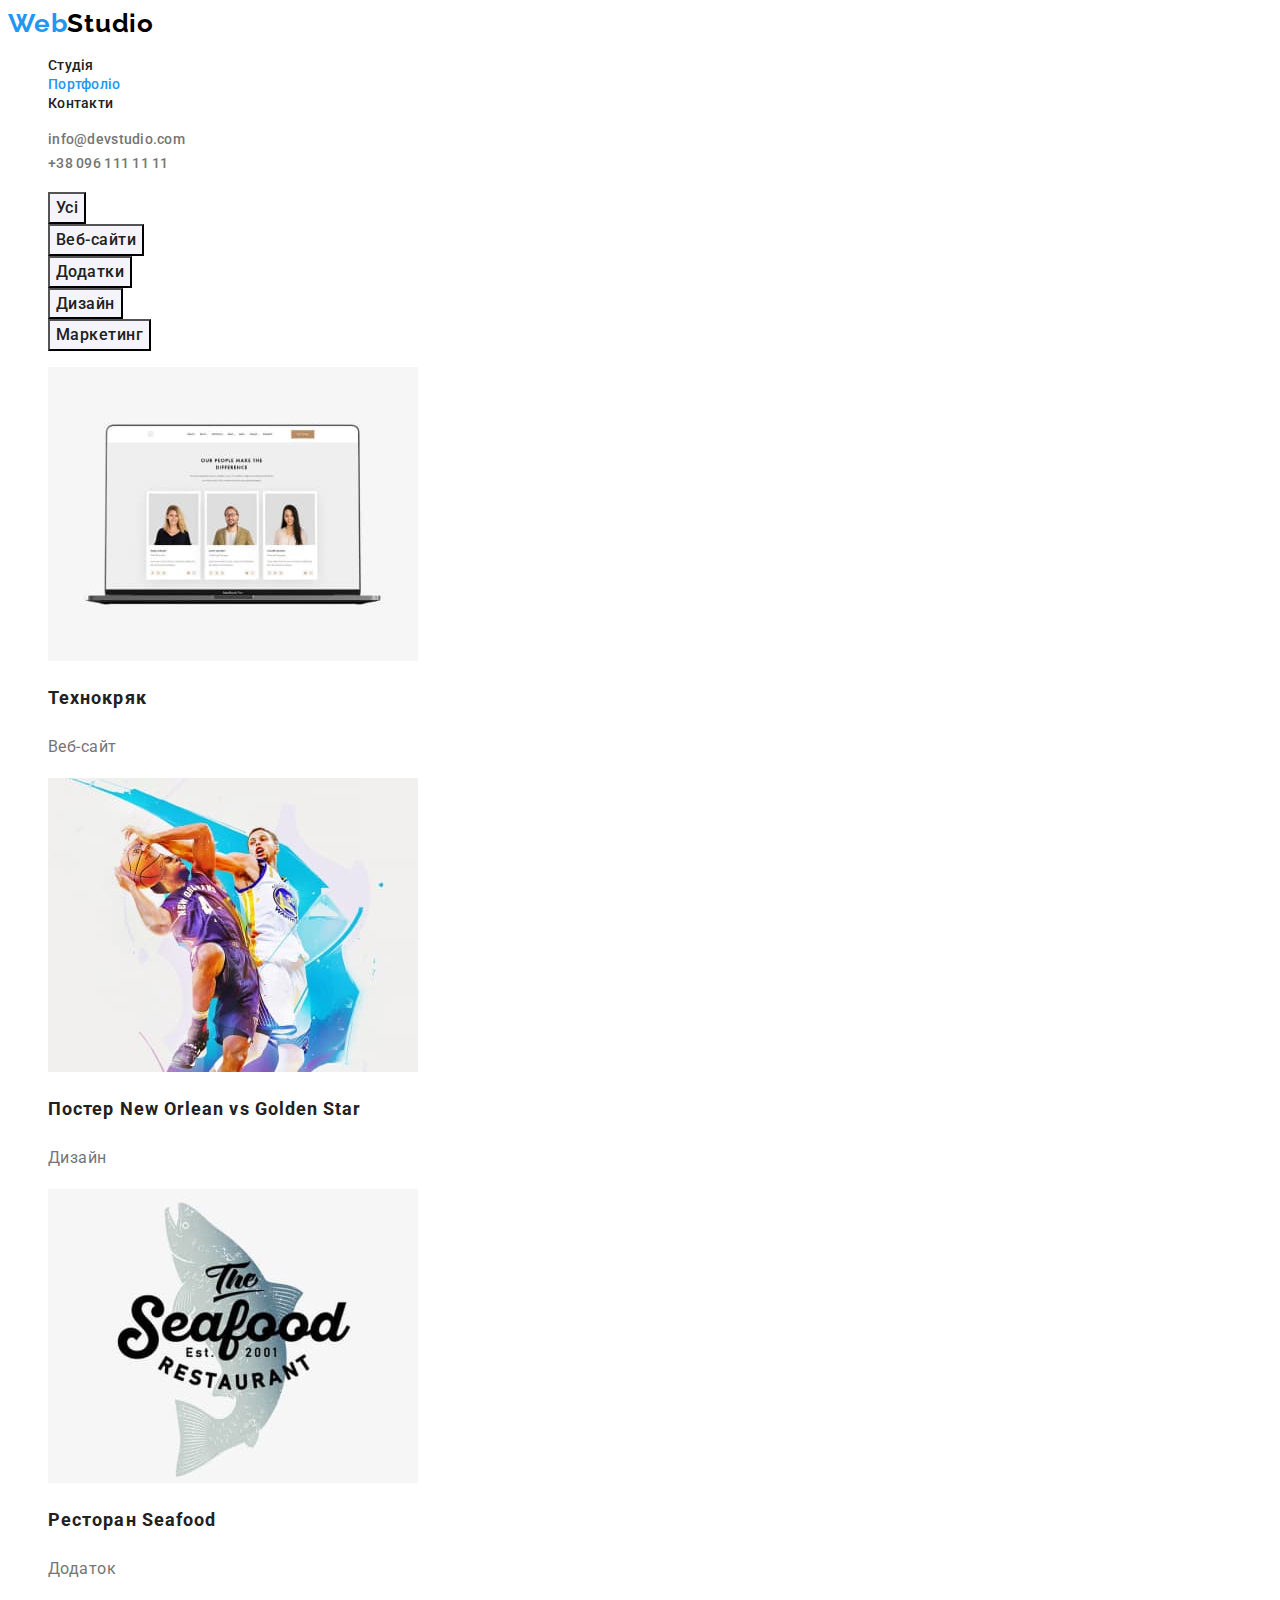
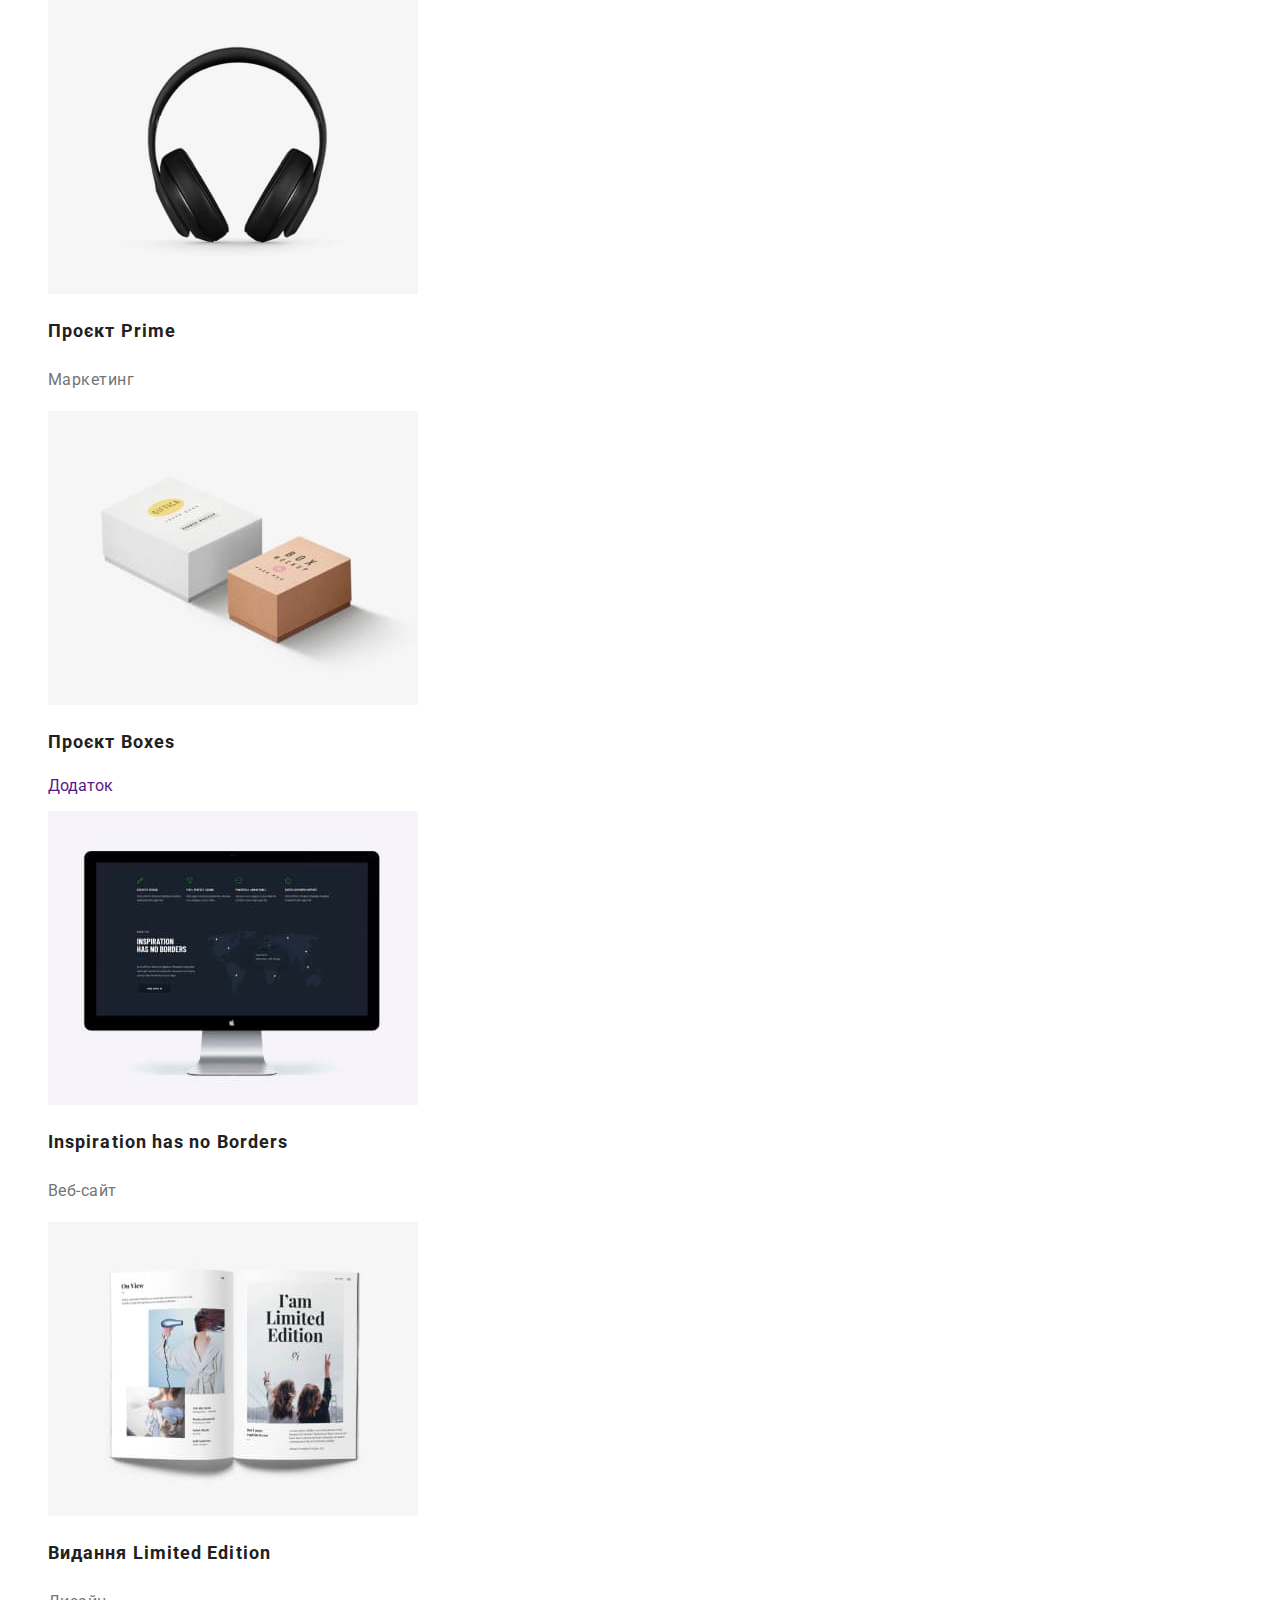
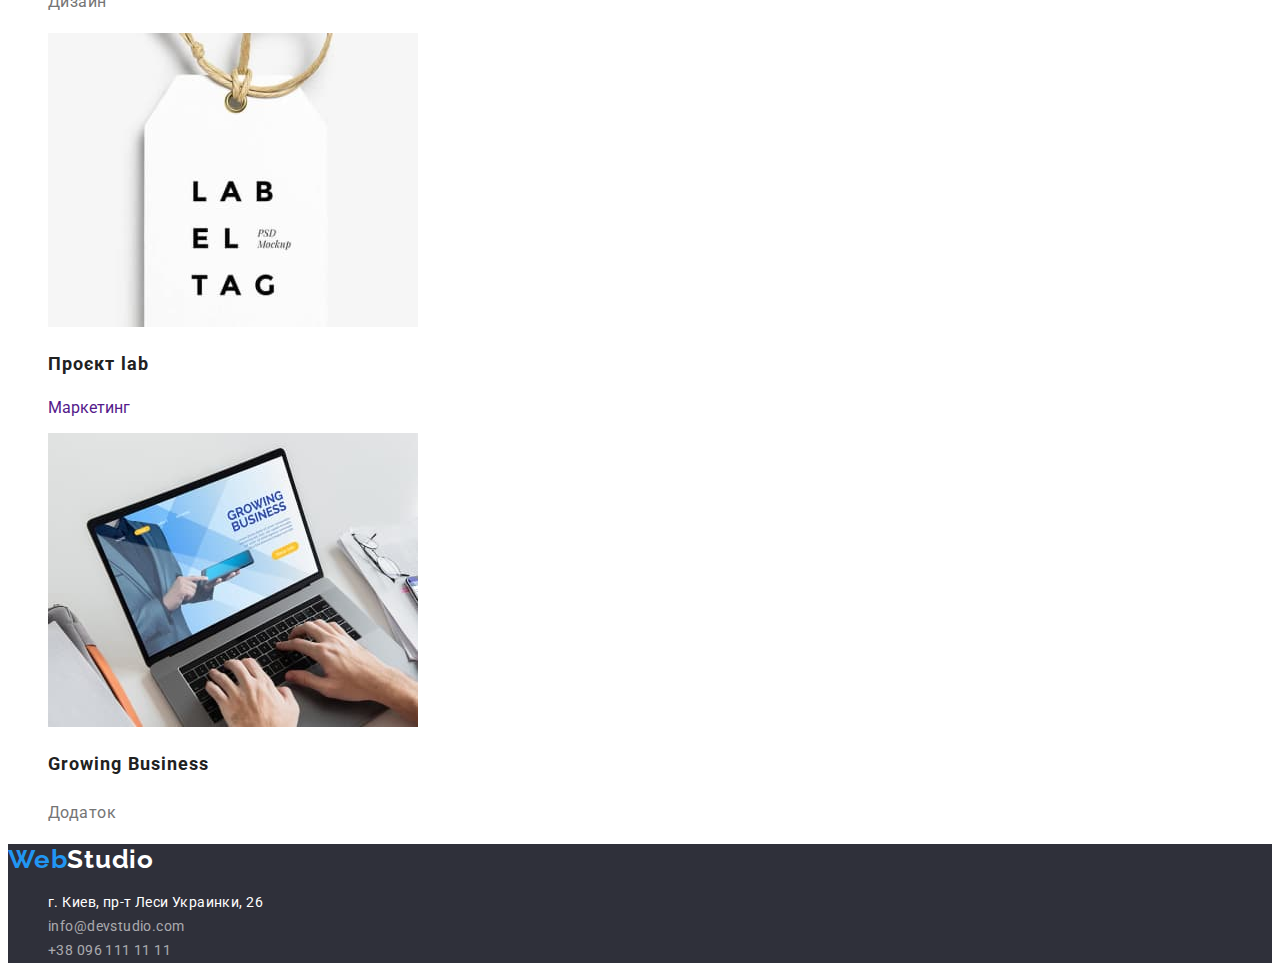
==== portfolio.html @ 0d429ca1 "add files  from previous work" ====
<!DOCTYPE html>
<html lang="uk">
  <head>
    <meta charset="UTF-8" >
    <meta http-equiv="X-UA-Compatible" content="IE=edge" >
    <meta name="viewport" content="width=device-width, initial-scale=1.0" >
    <title>Portfolio</title>
    <link
      href="https://fonts.googleapis.com/css2?family=Raleway:wght@700&family=Roboto:wght@400;500;700;900&display=swap"
      rel="stylesheet"
    >
    <link rel="stylesheet" href="./css/styles.css" >
  </head>
  <body>
    <!--Шапка-->
    <header>
      <nav class="nav-logo">
        <a href="./index.html" class="link"
          ><span class="logo">Web</span><span class="logo-part">Studio</span></a
        >
        <ul class="site-nav list">
          <li><a href="./index.html" class="nav-link link">Студія</a></li>
          <li>
            <a href="./portfolio.html" class="nav-link link current"
              >Портфоліо</a
            >
          </li>
          <li><a href="" class="nav-link link">Контакти</a></li>
        </ul>
      </nav>
      <ul class="contacts list">
        <li>
          <a href="mailto:info@devstudio.com" class="contacts-link link"
            >info@devstudio.com</a
          >
        </li>
        <li>
          <a href="tel:+380961111111" class="contacts-link link"
            >+38 096 111 11 11</a
          >
        </li>
      </ul>
    </header>
    <!--Унікальний-->
    <main>
      <!--секція фільтр-->
      <section>
        <h1 class="visually-hidden">Фільтр</h1>
        <ul class="filtr-list list">
          <li><button type="button" class="button second">Усі</button></li>
          <li>
            <button type="button" class="button second">Веб-сайти</button>
          </li>
          <li><button type="button" class="button second">Додатки</button></li>
          <li><button type="button" class="button second">Дизайн</button></li>
          <li>
            <button type="button" class="button second">Маркетинг</button>
          </li>
        </ul>
        <ul class="portfolio-list list">
          <li class="portfolio-item">
            <a href="" class="portfolio-link">
              <img
                src="./images/techno.jpg"
                alt="Колектив"
                width="370"
                height="294"
              >

              <h2 class="portfolio-title">Технокряк</h2>
              <p class="portfolio-text">Веб-сайт</p></a
            >
          </li>
          <li class="portfolio-item">
            <a href="" class="portfolio-link"
              ><img
                src="./images/poster.jpg"
                alt="Баскетбол"
                width="370"
                height="294"
              >

              <h2 class="portfolio-title">Постер New Orlean vs Golden Star</h2>
              <p class="portfolio-text">Дизайн</p></a
            >
          </li>
          <li class="portfolio-item">
            <a href="" class="portfolio-link"
              ><img
                src="./images/restoran.jpg"
                alt="Візитка ресторану"
                width="370"
                height="294"
              >

              <h2 class="portfolio-title">Ресторан Seafood</h2>
              <p class="portfolio-text">Додаток</p></a
            >
          </li>
          <li class="portfolio-item">
            <a href="" class="portfolio-link"
              ><img
                src="./images/prime.jpg"
                alt="Навушники"
                width="370"
                height="294"
              >

              <h2 class="portfolio-title">Проєкт Prime</h2>
              <p class="portfolio-text">Маркетинг</p></a
            >
          </li>
          <li class="portfolio-item">
            <a href="" class="portfolio-link"
              ><img
                src="./images/boxes.jpg"
                alt="Коробочки"
                width="370"
                height="294"
              >

              <h2 class="portfolio-title">Проєкт Boxes</h2>
              <p>Додаток</p></a
            >
          </li>
          <li class="portfolio-item">
            <a href="" class="portfolio-link"
              ><img
                src="./images/inspiration.jpg"
                alt="Монітор"
                width="370"
                height="294"
              >

              <h2 class="portfolio-title">Inspiration has no Borders</h2>
              <p class="portfolio-text">Веб-сайт</p></a
            >
          </li>
          <li class="portfolio-item">
            <a href="" class="portfolio-link"
              ><img
                src="./images/book.jpg"
                alt="Книжка"
                width="370"
                height="294"
              >

              <h2 class="portfolio-title">Видання Limited Edition</h2>
              <p class="portfolio-text">Дизайн</p></a
            >
          </li>
          <li class="portfolio-item">
            <a href="" class="portfolio-link"
              ><img
                src="./images/lab.jpg"
                alt="Етикетка"
                width="370"
                height="294"
              >

              <h2 class="portfolio-title">Проєкт lab</h2>
              <p>Маркетинг</p></a
            >
          </li>
          <li class="portfolio-item">
            <a href="" class="portfolio-link">
              <img
                src="./images/business.jpg"
                alt="Комп"
                width="370"
                height="294"
              >

              <h2 class="portfolio-title">Growing Business</h2>
              <p class="portfolio-text">Додаток</p></a
            >
          </li>
        </ul>
      </section>
    </main>
    <!--Підвал сторінки-->
    <footer class="contacts-data">
      <a href="./index.html" class="link"
        ><span class="logo">Web</span><span class="part">Studio</span></a
      >
      <address>
        <ul class="data list">
          <li class="data-item">
            <a
              href="https://goo.gl/maps/CPtrU1FHBa2aNyZL9"
              target="_blank"
              rel="noopener noreferrer nofollow"
              class="data-map link"
              >г. Киев, пр-т Леси Украинки, 26</a
            >
          </li>
          <li>
            <a href="mailto:info@devstudio.com" class="data-link contacts link"
              >info@devstudio.com</a
            >
          </li>
          <li>
            <a href="tel:+380961111111" class="data-link contacts link"
              >+38 096 111 11 11</a
            >
          </li>
        </ul>
      </address>
    </footer>
  </body>
</html>
---- css/styles.css ----
:root {
  --primary-text-color: #757575;
  --second-text-color: rgba(255, 255, 255, 0.6);
  --title-text-color: #212121;
  --accent-color: #2196f3;
  --primary-white-color: #ffffff;
  --second-background-color: #2f303a;    
  --button-bg-color: #f5f4fa;
  --button-hover-color: #188ce8;
}
body {
  font-family: 'Roboto', sans-serif;
  color: var(--primary-text-color);
  background-color: var(--primary-white-color);
}

.list {
  list-style: none;
}
.link,
.portfolio-link {
  text-decoration: none;
}
.link:hover,
.link:focus,
.nav-link.current {
  color: var(--accent-color);
}
.visually-hidden {
  position: absolute;
  width: 1px;
  height: 1px;
  margin: -1px;
  padding: 0;
  overflow: hidden;
  border: 0;
  clip: rect(0 0 0 0);
}

/* стилізуєм лого */
.logo {
  font-family: 'Raleway', sans-serif;
  font-weight: 700;
  font-size: 26px;
  line-height: 1.19;
  letter-spacing: 0.03em;
  color: var(--accent-color);
}
.logo-part,
.part {
  font-family: 'Raleway', sans-serif;
  font-weight: 700;
  font-size: 26px;
  line-height: 1.19;
  letter-spacing: 0.03em;
  color: #000000;
}

/* nav */

.nav-link {
  font-weight: 500;
  font-size: 14px;
  line-height: 1.14;
  letter-spacing: 0.02em;
  color: var(--title-text-color);
}
.contacts-link {
  font-weight: 500;
  font-size: 14px;
  line-height: 1.14;
  letter-spacing: 0.02em;
  color: var(--primary-text-color);
}
/* hero */
.hero {
  background-color: var(--second-background-color);
}
/* hero h1 */
.hero-title {
  font-weight: 900;
  font-size: 44px;
  line-height: 13.6;
  text-align: center;
  letter-spacing: 0.06em;
  text-transform: uppercase;
  color: var(--primary-white-color);
}
/* button */
.button.basic {
  font-family: inherit;
  font-weight: 700;
  font-size: 16px;
  line-height: 1.88;
  display: flex;
  align-items: center;
  text-align: center;
  letter-spacing: 0.06em;
  color: var(--primary-white-color);
  background-color: var(--accent-color);
  cursor: pointer;
}
.button.basic:hover,
.button.basic:focus {
  background-color: var(--button-hover-color);
}
/* особливості */

.features-title {
  font-weight: 700;
  font-size: 14px;
  line-height: 1.14;
  letter-spacing: 0.03em;
  text-transform: uppercase;
  color: var(--title-text-color);
}
.features-text {
  font-size: 14px;
  line-height: 1.71;
  letter-spacing: 0.03em;
  color: var(--primary-text-color);
}
/* section gsllery */
.gallery-title {
  font-weight: 700;
  font-size: 36px;
  line-height: 1.17;
  text-align: center;
  letter-spacing: 0.03em;
  color: var(--title-text-color);
}
/* section team */
.team {
  background-color: var(--button-bg-color);
}
.team-heading {
  font-weight: 700;
  font-size: 36px;
  line-height: 1.17;
  text-align: center;
  letter-spacing: 0.03em;
  color: var(--title-text-color);
}
.team-title {
  font-weight: 500;
  font-size: 16px;
  line-height: 1.19;
  text-align: center;
  letter-spacing: 0.03em;
  color: var(--title-text-color);
}
.team-text {
  font-size: 16px;
  line-height: 1.19;
  text-align: center;
  letter-spacing: 0.03em;
  color: var(--primary-text-color);
}
.team-item {
  background-color: var(--primary-white-color);
}
/* footer */
.contacts-data {
  background-color: var(--second-background-color);
}
.part {
  color: var(--primary-white-color);
}

.data-map,
.contacts {
  font-style: normal;
  font-size: 14px;
  line-height: 1.71;
  letter-spacing: 0.03em;
  color: var(--primary-white-color);
}

.data-link {
  color: var(--second-text-color);
}

/* filter */
.button.second {
  font-family: inherit;
  font-weight: 500;
  font-size: 16px;
  line-height: 1.62;
  letter-spacing: 0.03em;
  color: var(--title-text-color);
  background-color: var(--button-bg-color);
  cursor: pointer;
}
.button.second:hover,
.button.second:focus {
  color: var(--primary-white-color);
  background-color: var(--accent-color);
}
.portfolio-title {
  font-weight: 700;
  font-size: 18px;
  line-height: 2;
  letter-spacing: 0.06em;
  color: var(--title-text-color);
}
.portfolio-text {
  font-size: 16px;
  line-height: 1.88;
  letter-spacing: 0.03em;
  color: var(--primary-text-color);
}
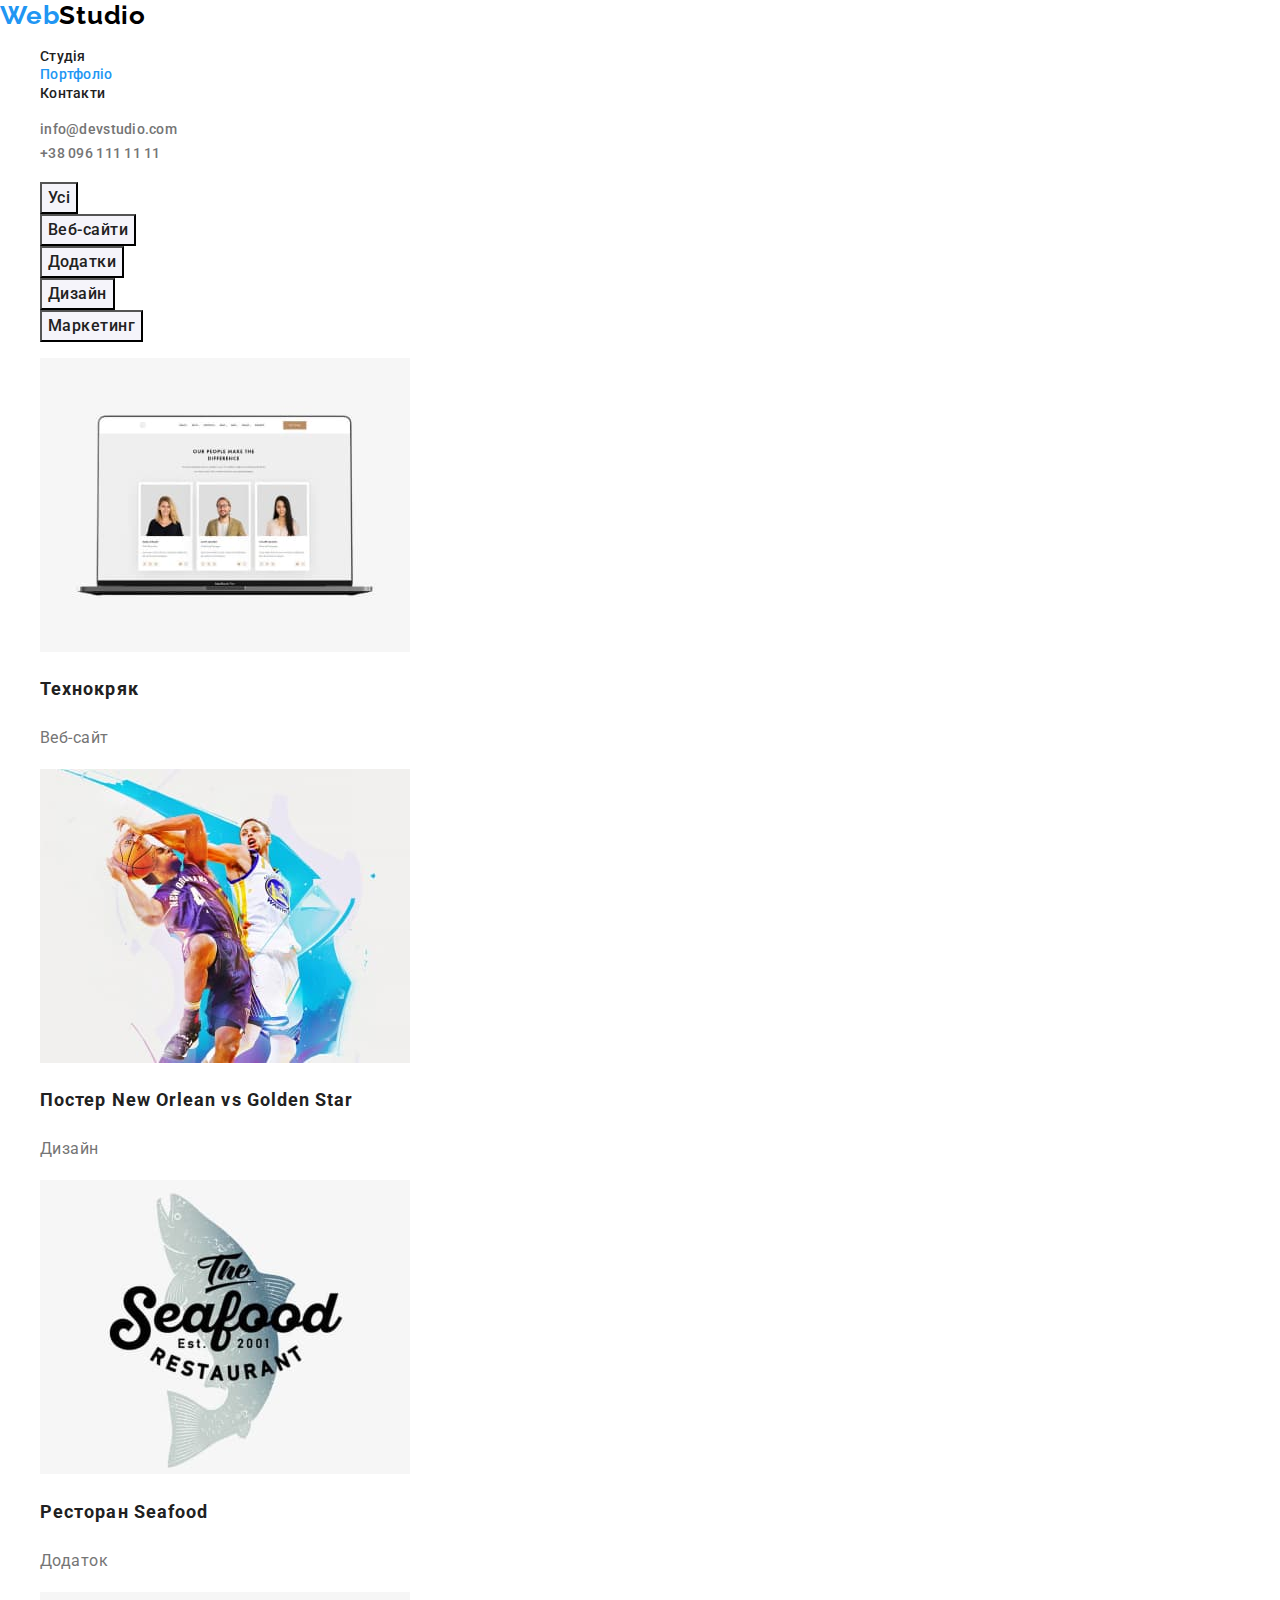
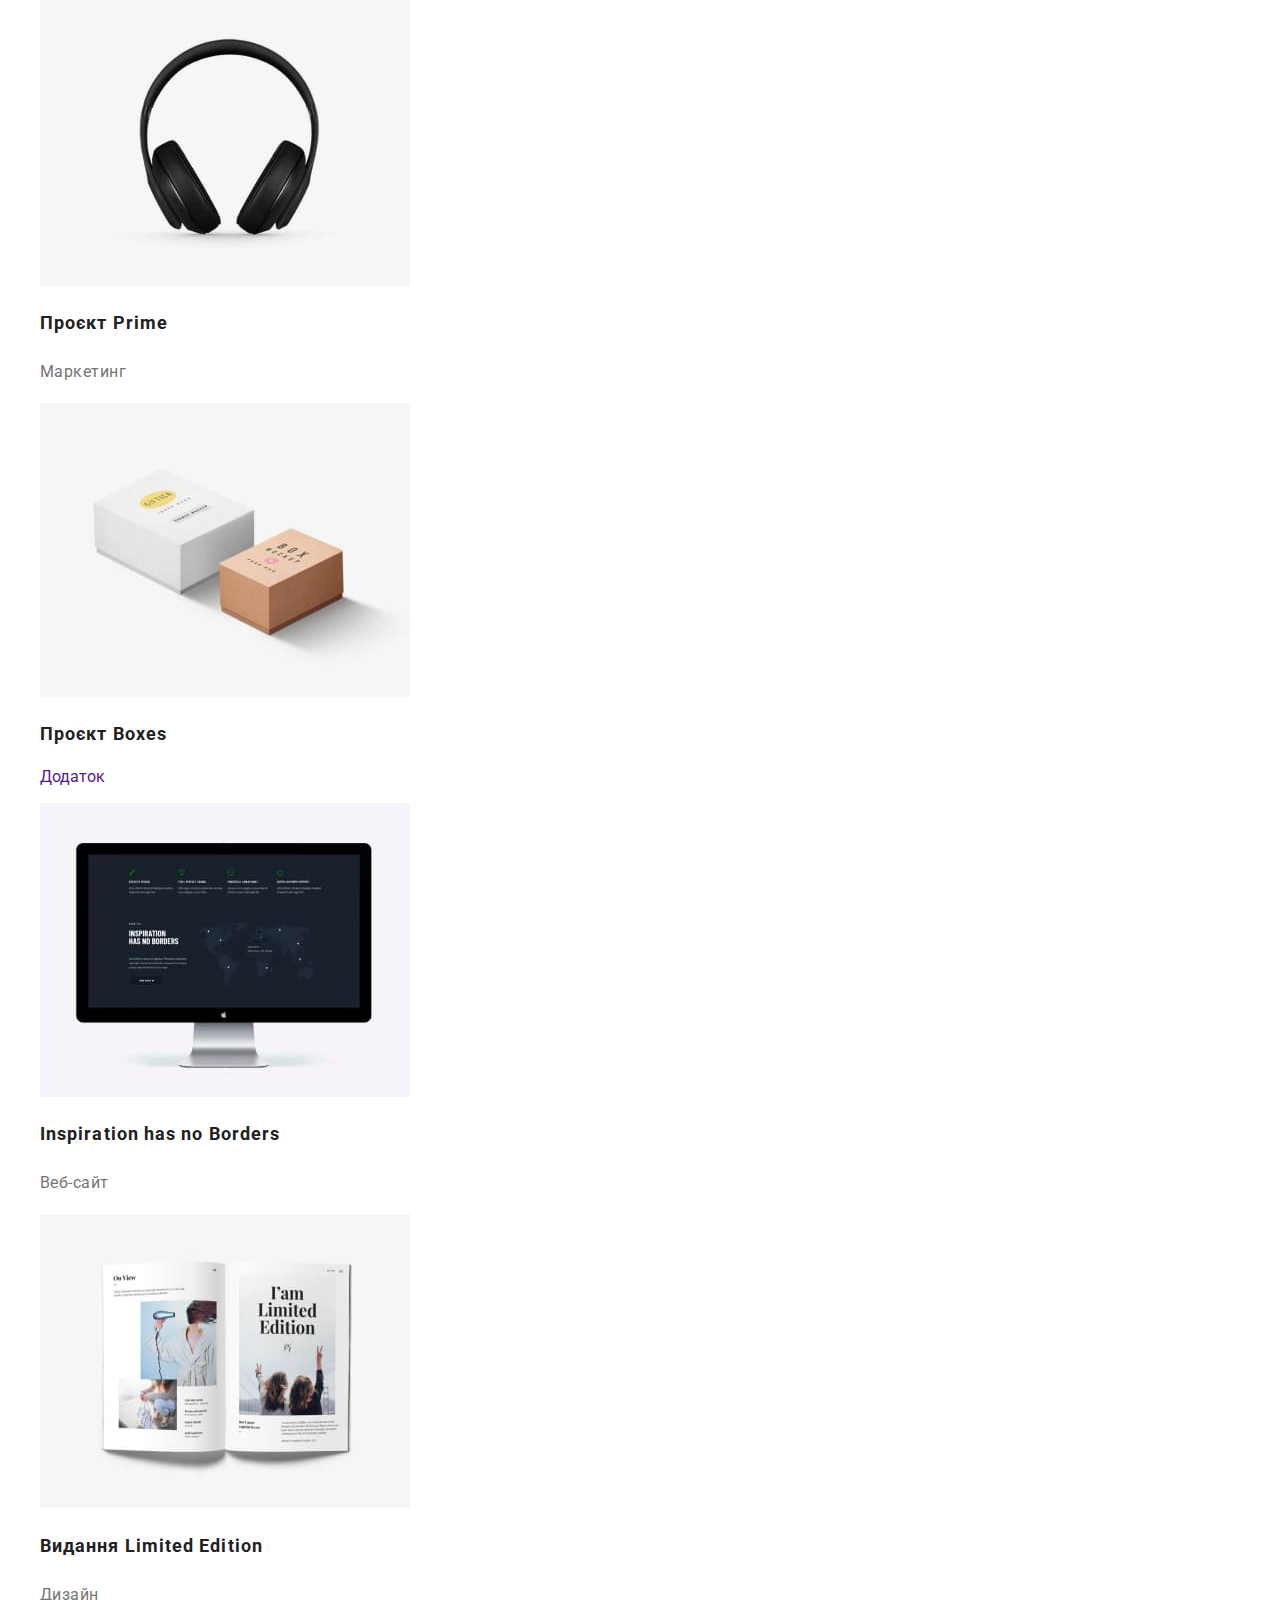
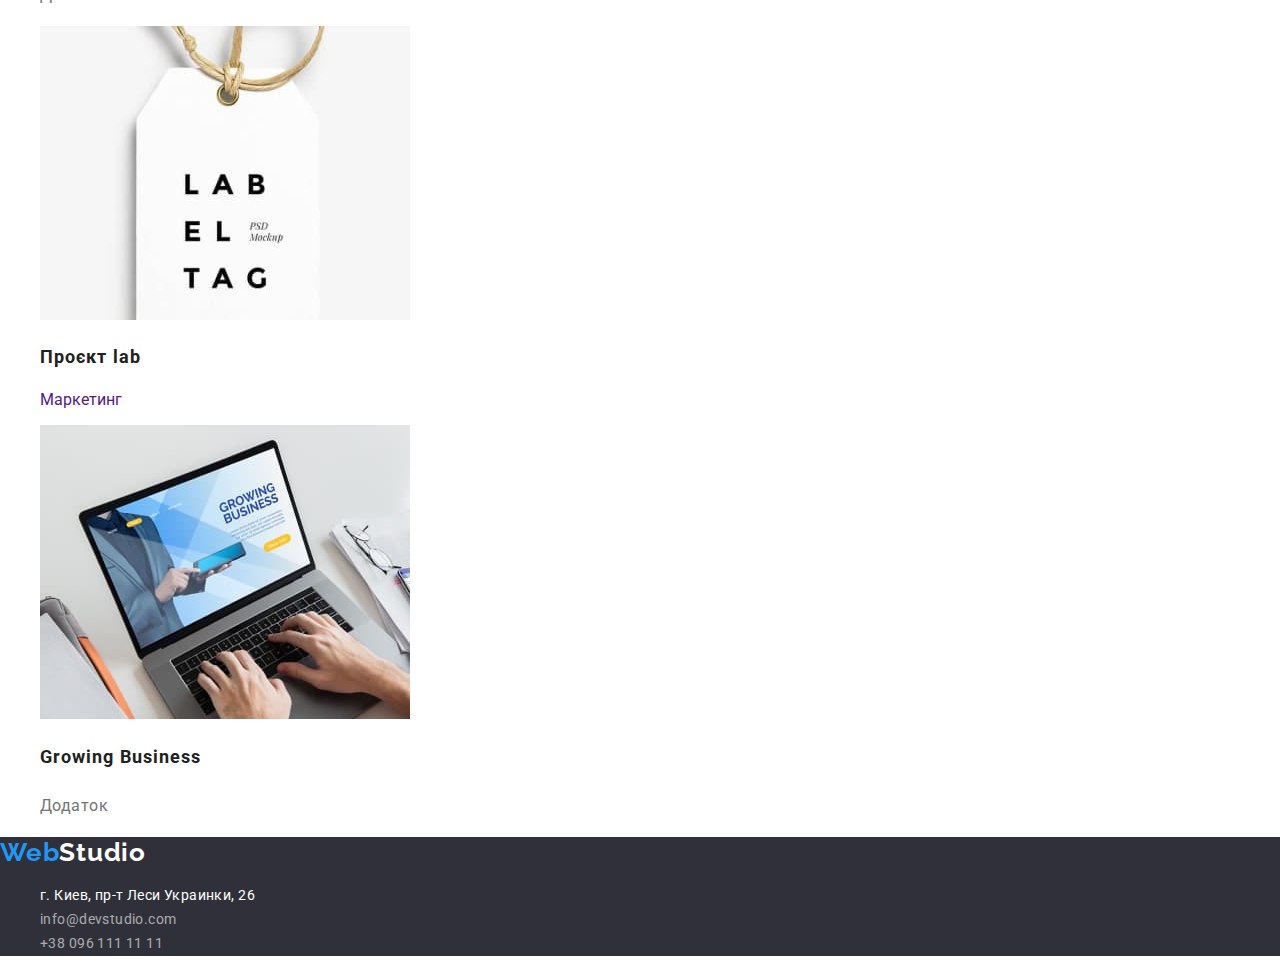
==== commit ef12cc60: "add modern-normalize" ====
--- a/portfolio.html
+++ b/portfolio.html
@@ -8,6 +8,10 @@
     <link
       href="https://fonts.googleapis.com/css2?family=Raleway:wght@700&family=Roboto:wght@400;500;700;900&display=swap"
       rel="stylesheet"
+    >
+    <link
+    rel="stylesheet"
+    href="https://cdnjs.cloudflare.com/ajax/libs/modern-normalize/1.0.0/modern-normalize.min.css"
     >
     <link rel="stylesheet" href="./css/styles.css" >
   </head>
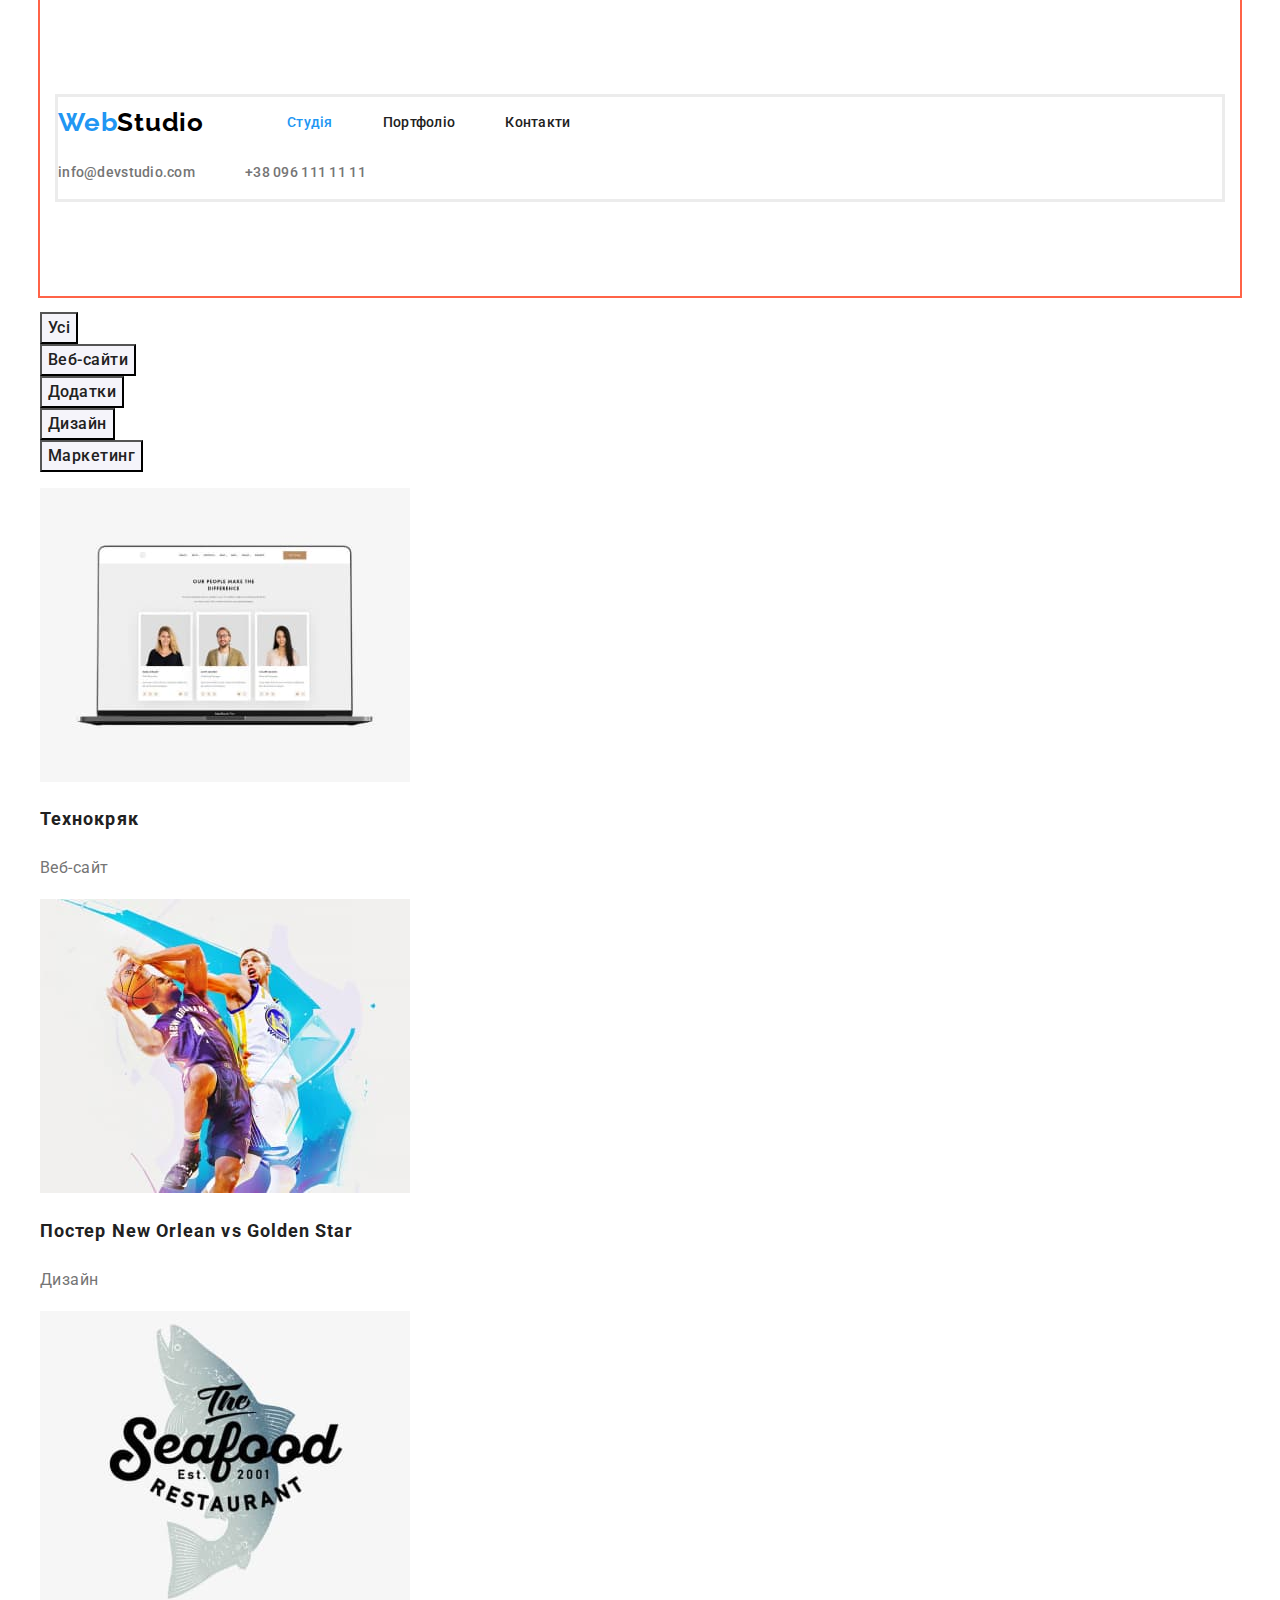
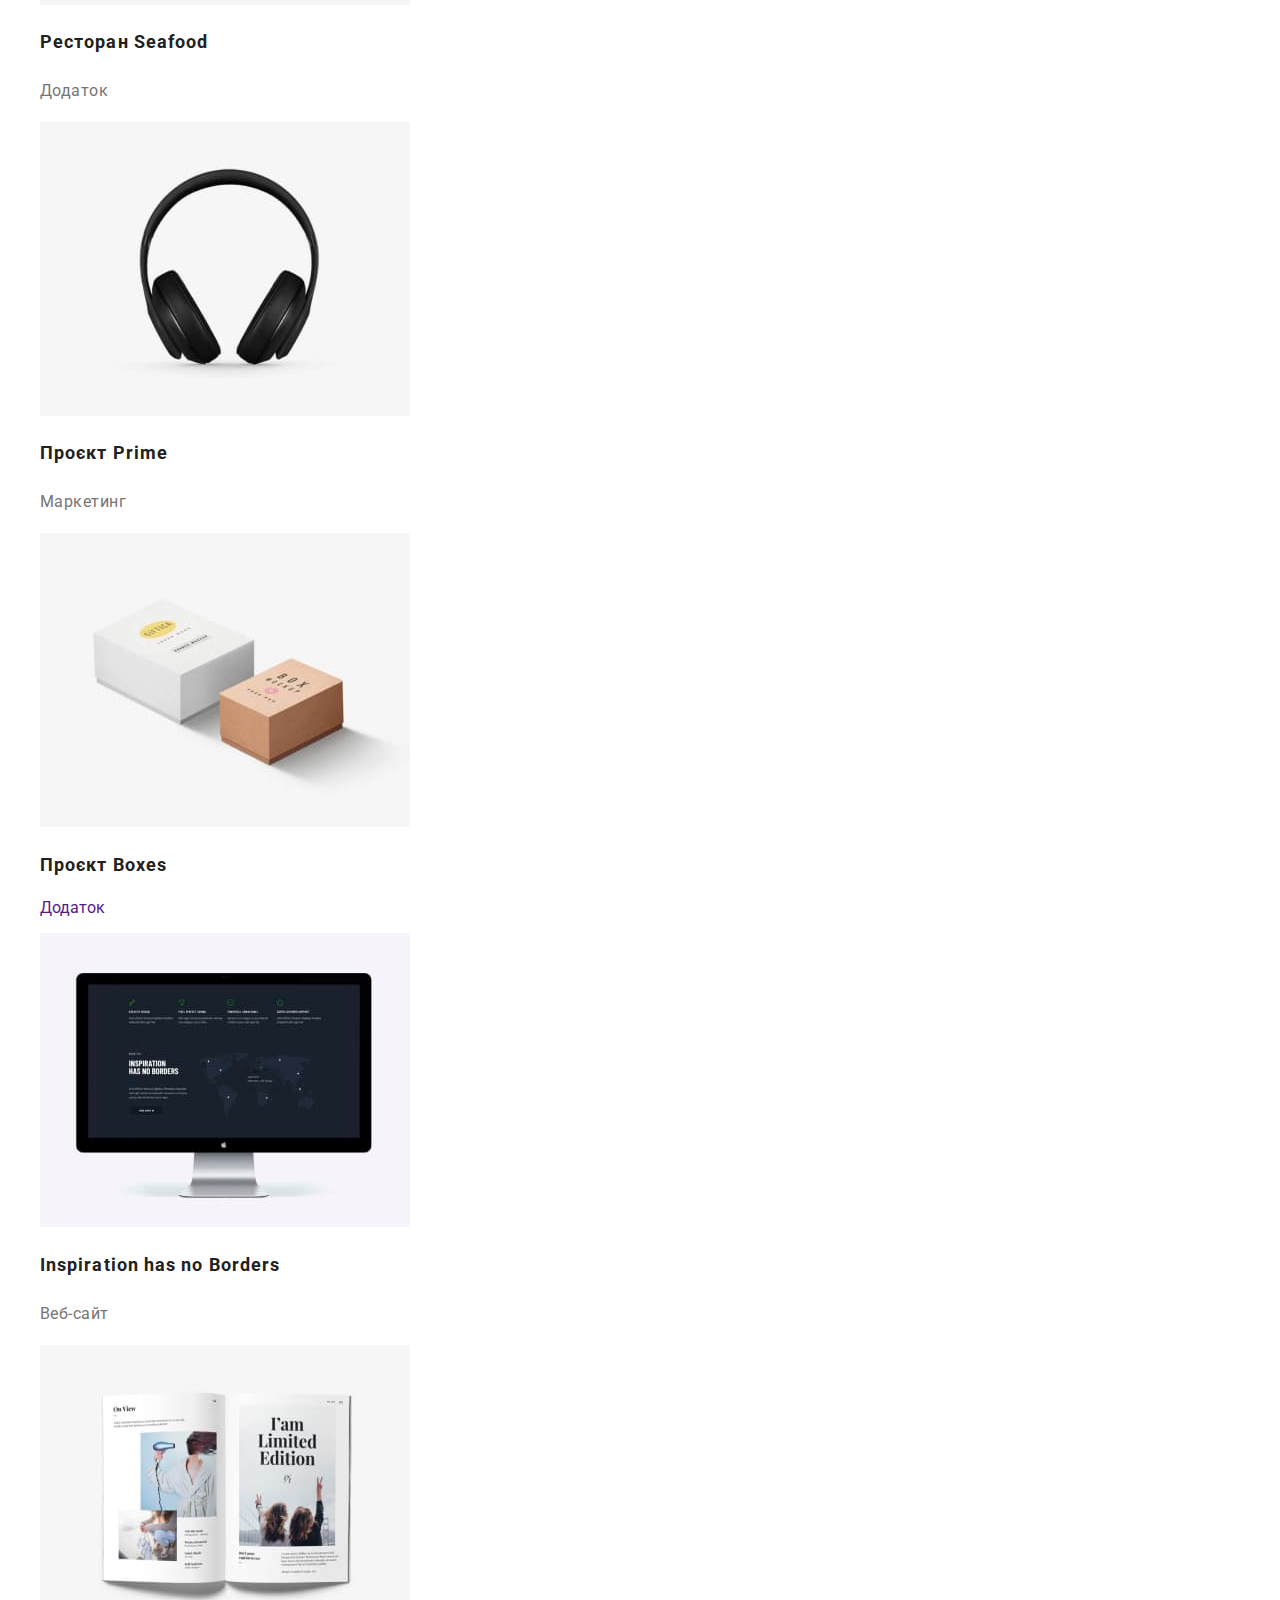
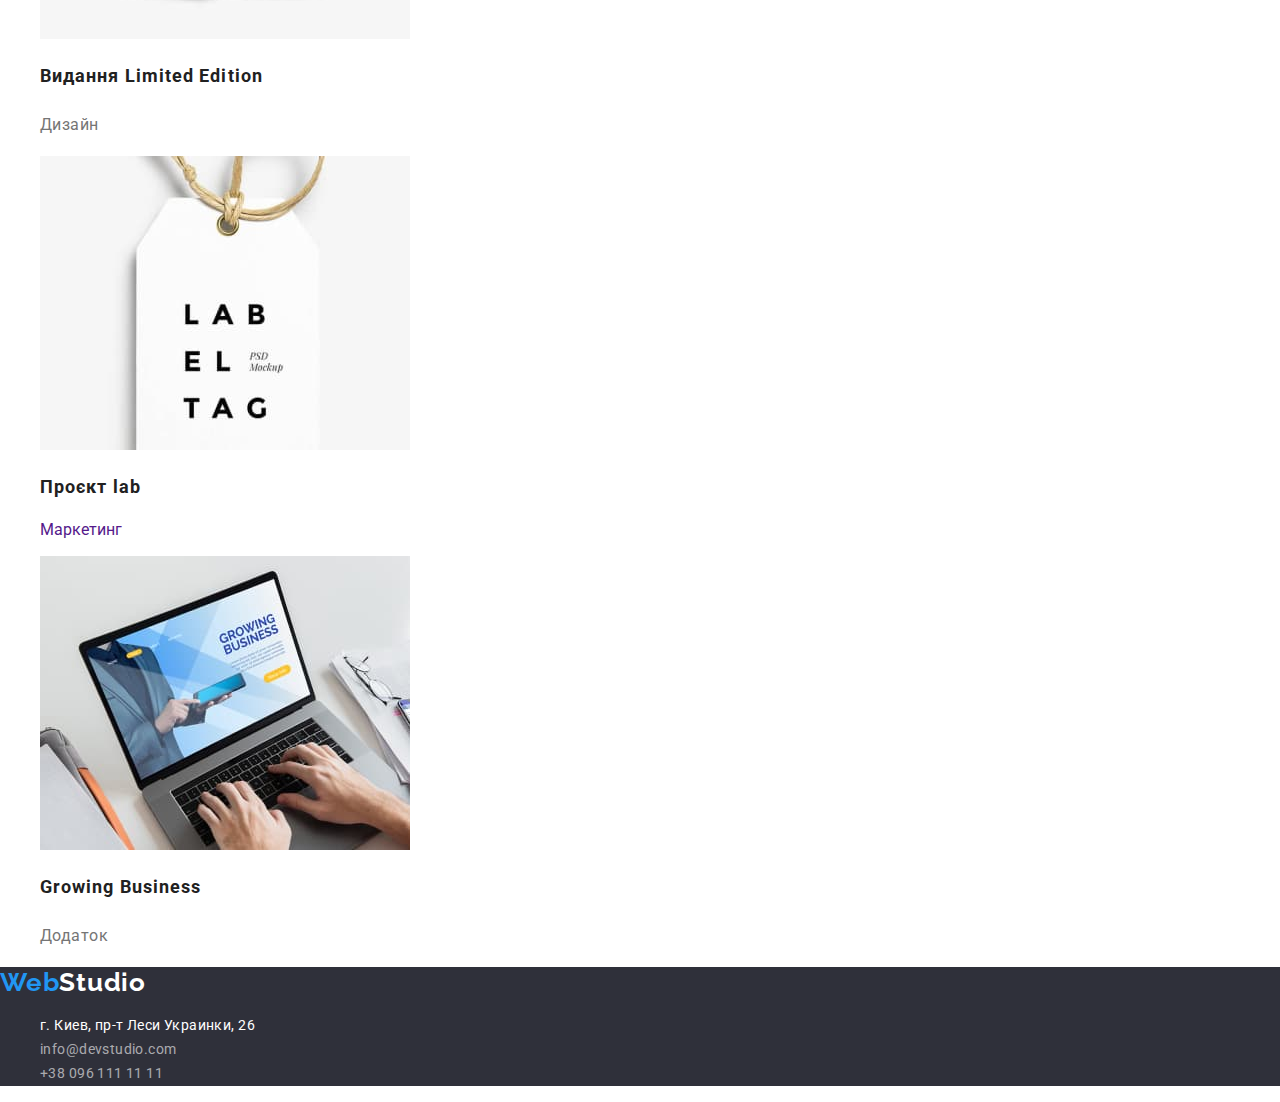
==== commit 226fde22: "replaced  modern-normalize" ====
--- a/portfolio.html
+++ b/portfolio.html
@@ -9,41 +9,43 @@
       href="https://fonts.googleapis.com/css2?family=Raleway:wght@700&family=Roboto:wght@400;500;700;900&display=swap"
       rel="stylesheet"
     >
-    <link
-    rel="stylesheet"
-    href="https://cdnjs.cloudflare.com/ajax/libs/modern-normalize/1.0.0/modern-normalize.min.css"
-    >
+    <link rel="stylesheet" href="https://cdnjs.cloudflare.com/ajax/libs/modern-normalize/1.1.0/modern-normalize.min.css"> 
     <link rel="stylesheet" href="./css/styles.css" >
   </head>
   <body>
     <!--Шапка-->
-    <header>
-      <nav class="nav-logo">
-        <a href="./index.html" class="link"
-          ><span class="logo">Web</span><span class="logo-part">Studio</span></a
-        >
-        <ul class="site-nav list">
-          <li><a href="./index.html" class="nav-link link">Студія</a></li>
-          <li>
-            <a href="./portfolio.html" class="nav-link link current"
-              >Портфоліо</a
-            >
-          </li>
-          <li><a href="" class="nav-link link">Контакти</a></li>
-        </ul>
-      </nav>
-      <ul class="contacts list">
-        <li>
-          <a href="mailto:info@devstudio.com" class="contacts-link link"
-            >info@devstudio.com</a
+    <header class="container ">     
+        <div class="header">
+          <nav class="page-header">
+          <a href="./index.html" class="link"
+            ><span class="logo">Web</span
+            ><span class="logo-part">Studio</span></a
           >
-        </li>
-        <li>
-          <a href="tel:+380961111111" class="contacts-link link"
-            >+38 096 111 11 11</a
-          >
-        </li>
-      </ul>
+          <ul class="site-nav list">
+            <li class="item">
+              <a href="./index.html" class="nav-link link current">Студія</a>
+            </li>
+            <li class="item">
+              <a href="./portfolio.html" class="nav-link link">Портфоліо</a>
+            </li>
+            <li class="item"><a href="" class="nav-link link">Контакти</a></li>
+          </ul>
+        </nav>
+         
+        <ul class="contacts list">
+          <li class="item">
+            <a href="mailto:info@devstudio.com" class="contacts-link link"
+              >info@devstudio.com</a
+            >
+          </li>
+          <li class="item">
+            <a href="tel:+380961111111" class="contacts-link link"
+              >+38 096 111 11 11</a
+            >
+          </li>
+        </ul>
+        </div>
+     
     </header>
     <!--Унікальний-->
     <main>
--- a/css/styles.css
+++ b/css/styles.css
@@ -8,24 +8,12 @@
   --button-bg-color: #f5f4fa;
   --button-hover-color: #188ce8;
 }
-body {
+body {  
   font-family: 'Roboto', sans-serif;
   color: var(--primary-text-color);
   background-color: var(--primary-white-color);
 }
 
-.list {
-  list-style: none;
-}
-.link,
-.portfolio-link {
-  text-decoration: none;
-}
-.link:hover,
-.link:focus,
-.nav-link.current {
-  color: var(--accent-color);
-}
 .visually-hidden {
   position: absolute;
   width: 1px;
@@ -37,7 +25,70 @@
   clip: rect(0 0 0 0);
 }
 
+.container {
+  margin-left: auto;
+  margin-right: auto;
+  width: 1200px;
+  padding-top: 94px;
+  padding-bottom: 94px;
+  padding-right: 15px;
+  padding-left: 15px;
+ 
+
+  outline: 2px solid tomato;
+}
+
+.list {
+  list-style: none;
+}
+
+.link,
+.portfolio-link {
+  text-decoration: none;
+}
+
+.link:hover,
+.link:focus,
+.nav-link.current {
+  color: var(--accent-color);
+}
+
+/* line header */
+.header {
+border-bottom: 1;
+border-style: solid ;
+border-color: #ECECEC;
+}
+
+.box-header { 
+display: flex; 
+align-items: center;
+}
+
+.page-header {
+ display: flex;
+ align-items: center; 
+}
+
+.site-nav {  
+ display: flex;
+ margin-left: 83px;
+ padding: 0;
+}
+
+.contacts {  
+display: flex;
+margin-left: auto;
+padding: 0;
+}
+
+.site-nav .item + .item,
+.contacts .item + .item  {
+  margin-left: 50px;
+}
+
 /* стилізуєм лого */
+
 .logo {
   font-family: 'Raleway', sans-serif;
   font-weight: 700;
@@ -46,6 +97,7 @@
   letter-spacing: 0.03em;
   color: var(--accent-color);
 }
+
 .logo-part,
 .part {
   font-family: 'Raleway', sans-serif;
@@ -56,7 +108,9 @@
   color: #000000;
 }
 
+
 /* nav */
+
 
 .nav-link {
   font-weight: 500;
@@ -65,34 +119,44 @@
   letter-spacing: 0.02em;
   color: var(--title-text-color);
 }
-.contacts-link {
+
+.contacts-link {  
   font-weight: 500;
   font-size: 14px;
   line-height: 1.14;
   letter-spacing: 0.02em;
   color: var(--primary-text-color);
 }
+
 /* hero */
 .hero {
+  
+
   background-color: var(--second-background-color);
+  text-align: center;
 }
 /* hero h1 */
 .hero-title {
   font-weight: 900;
   font-size: 44px;
-  line-height: 13.6;
-  text-align: center;
+  line-height: 13.6;  
   letter-spacing: 0.06em;
   text-transform: uppercase;
   color: var(--primary-white-color);
-}
+  margin-top: 0;
+}
+
 /* button */
 .button.basic {
+  display: inline-block;
+  padding: 10px 32px;
+  min-width: 216px;
+  
   font-family: inherit;
   font-weight: 700;
   font-size: 16px;
   line-height: 1.88;
-  display: flex;
+ 
   align-items: center;
   text-align: center;
   letter-spacing: 0.06em;
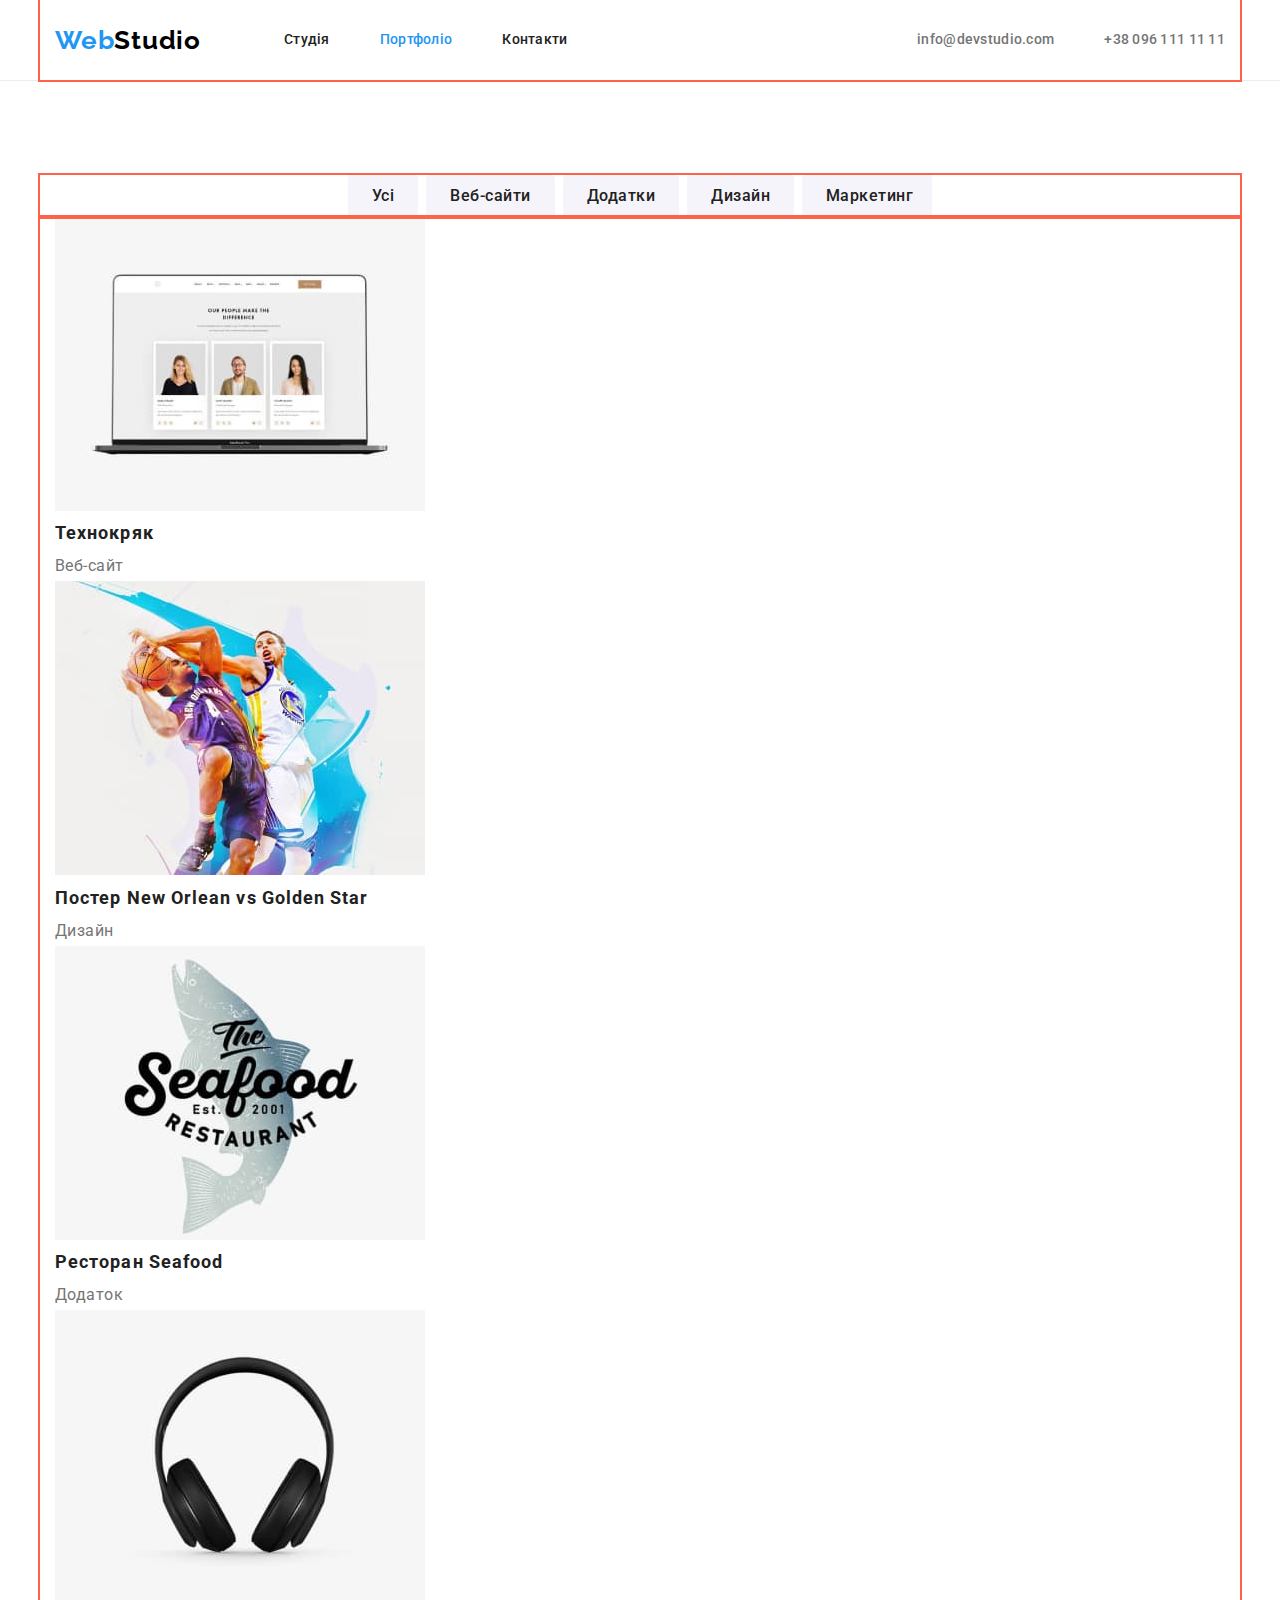
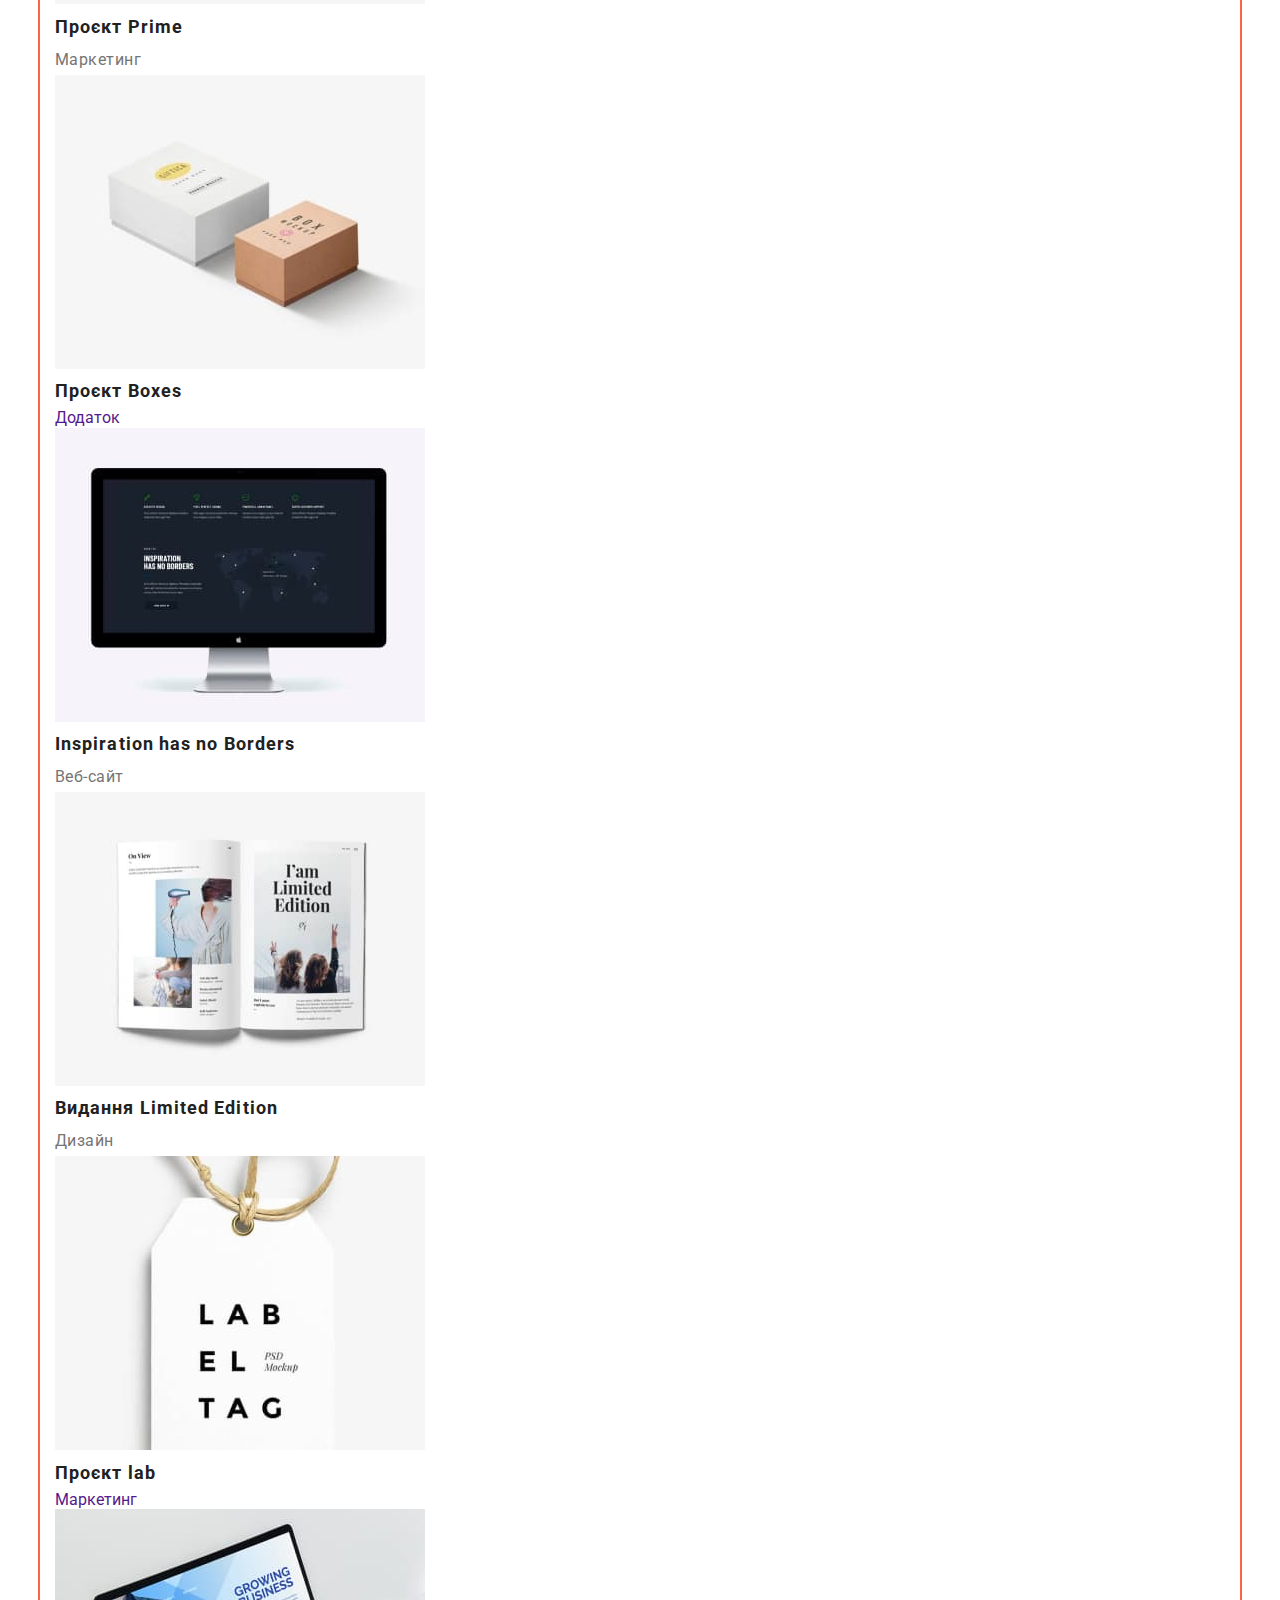
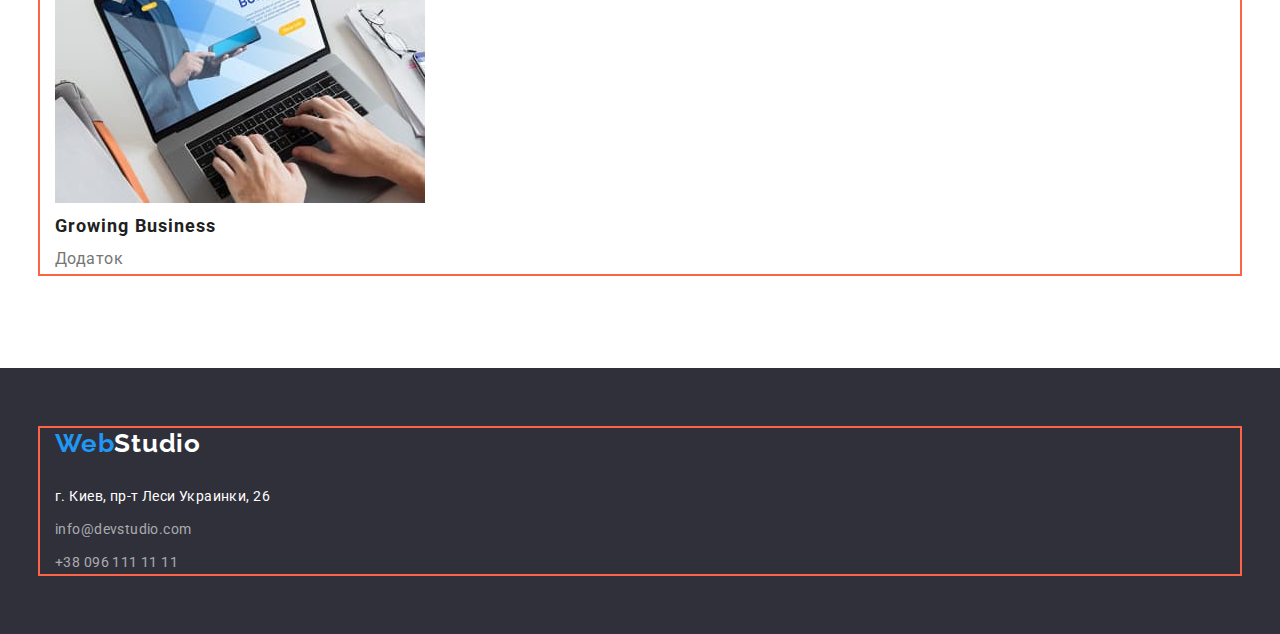
==== commit 9a674954: "add css portfolio filter" ====
--- a/portfolio.html
+++ b/portfolio.html
@@ -1,37 +1,42 @@
 <!DOCTYPE html>
 <html lang="uk">
   <head>
-    <meta charset="UTF-8" >
-    <meta http-equiv="X-UA-Compatible" content="IE=edge" >
-    <meta name="viewport" content="width=device-width, initial-scale=1.0" >
+    <meta charset="UTF-8" />
+    <meta http-equiv="X-UA-Compatible" content="IE=edge" />
+    <meta name="viewport" content="width=device-width, initial-scale=1.0" />
     <title>Portfolio</title>
     <link
       href="https://fonts.googleapis.com/css2?family=Raleway:wght@700&family=Roboto:wght@400;500;700;900&display=swap"
       rel="stylesheet"
-    >
-    <link rel="stylesheet" href="https://cdnjs.cloudflare.com/ajax/libs/modern-normalize/1.1.0/modern-normalize.min.css"> 
-    <link rel="stylesheet" href="./css/styles.css" >
+    />
+    <link
+      rel="stylesheet"
+      href="https://cdnjs.cloudflare.com/ajax/libs/modern-normalize/1.1.0/modern-normalize.min.css"
+    />
+    <link rel="stylesheet" href="./css/styles.css" />
   </head>
   <body>
     <!--Шапка-->
-    <header class="container ">     
-        <div class="header">
-          <nav class="page-header">
+    <header class="header">
+      <div class="container box-header">
+        <nav class="page-header">
           <a href="./index.html" class="link"
             ><span class="logo">Web</span
             ><span class="logo-part">Studio</span></a
           >
           <ul class="site-nav list">
             <li class="item">
-              <a href="./index.html" class="nav-link link current">Студія</a>
+              <a href="./index.html" class="nav-link link">Студія</a>
             </li>
             <li class="item">
-              <a href="./portfolio.html" class="nav-link link">Портфоліо</a>
+              <a href="./portfolio.html" class="nav-link link current"
+                >Портфоліо</a
+              >
             </li>
             <li class="item"><a href="" class="nav-link link">Контакти</a></li>
           </ul>
         </nav>
-         
+
         <ul class="contacts list">
           <li class="item">
             <a href="mailto:info@devstudio.com" class="contacts-link link"
@@ -44,25 +49,29 @@
             >
           </li>
         </ul>
-        </div>
-     
+      </div>
     </header>
     <!--Унікальний-->
     <main>
       <!--секція фільтр-->
-      <section>
+      <section class="section">
         <h1 class="visually-hidden">Фільтр</h1>
-        <ul class="filtr-list list">
-          <li><button type="button" class="button second">Усі</button></li>
-          <li>
-            <button type="button" class="button second">Веб-сайти</button>
-          </li>
-          <li><button type="button" class="button second">Додатки</button></li>
-          <li><button type="button" class="button second">Дизайн</button></li>
-          <li>
-            <button type="button" class="button second">Маркетинг</button>
-          </li>
-        </ul>
+        <div class="container filter-box">          
+          <ul class="filter-list list">
+            <li class="filter-item"><button type="button" class="button second">Усі</button></li>
+            <li class="filter-item">
+              <button type="button" class="button second">Веб-сайти</button>
+            </li>
+            <li class="filter-item">
+              <button type="button" class="button second">Додатки</button>
+            </li>
+            <li class="filter-item"><button type="button" class="button second">Дизайн</button></li>
+            <li class="filter-item">
+              <button type="button" class="button second">Маркетинг</button>
+            </li>
+          </ul>        
+        </div>
+        <div class="container">
         <ul class="portfolio-list list">
           <li class="portfolio-item">
             <a href="" class="portfolio-link">
@@ -71,7 +80,7 @@
                 alt="Колектив"
                 width="370"
                 height="294"
-              >
+              />
 
               <h2 class="portfolio-title">Технокряк</h2>
               <p class="portfolio-text">Веб-сайт</p></a
@@ -84,7 +93,7 @@
                 alt="Баскетбол"
                 width="370"
                 height="294"
-              >
+              />
 
               <h2 class="portfolio-title">Постер New Orlean vs Golden Star</h2>
               <p class="portfolio-text">Дизайн</p></a
@@ -97,7 +106,7 @@
                 alt="Візитка ресторану"
                 width="370"
                 height="294"
-              >
+              />
 
               <h2 class="portfolio-title">Ресторан Seafood</h2>
               <p class="portfolio-text">Додаток</p></a
@@ -110,7 +119,7 @@
                 alt="Навушники"
                 width="370"
                 height="294"
-              >
+              />
 
               <h2 class="portfolio-title">Проєкт Prime</h2>
               <p class="portfolio-text">Маркетинг</p></a
@@ -123,7 +132,7 @@
                 alt="Коробочки"
                 width="370"
                 height="294"
-              >
+              />
 
               <h2 class="portfolio-title">Проєкт Boxes</h2>
               <p>Додаток</p></a
@@ -136,7 +145,7 @@
                 alt="Монітор"
                 width="370"
                 height="294"
-              >
+              />
 
               <h2 class="portfolio-title">Inspiration has no Borders</h2>
               <p class="portfolio-text">Веб-сайт</p></a
@@ -149,7 +158,7 @@
                 alt="Книжка"
                 width="370"
                 height="294"
-              >
+              />
 
               <h2 class="portfolio-title">Видання Limited Edition</h2>
               <p class="portfolio-text">Дизайн</p></a
@@ -162,7 +171,7 @@
                 alt="Етикетка"
                 width="370"
                 height="294"
-              >
+              />
 
               <h2 class="portfolio-title">Проєкт lab</h2>
               <p>Маркетинг</p></a
@@ -175,43 +184,48 @@
                 alt="Комп"
                 width="370"
                 height="294"
-              >
+              />
 
               <h2 class="portfolio-title">Growing Business</h2>
               <p class="portfolio-text">Додаток</p></a
             >
           </li>
         </ul>
+      </div>
       </section>
     </main>
     <!--Підвал сторінки-->
     <footer class="contacts-data">
-      <a href="./index.html" class="link"
-        ><span class="logo">Web</span><span class="part">Studio</span></a
-      >
-      <address>
-        <ul class="data list">
-          <li class="data-item">
-            <a
-              href="https://goo.gl/maps/CPtrU1FHBa2aNyZL9"
-              target="_blank"
-              rel="noopener noreferrer nofollow"
-              class="data-map link"
-              >г. Киев, пр-т Леси Украинки, 26</a
-            >
-          </li>
-          <li>
-            <a href="mailto:info@devstudio.com" class="data-link contacts link"
-              >info@devstudio.com</a
-            >
-          </li>
-          <li>
-            <a href="tel:+380961111111" class="data-link contacts link"
-              >+38 096 111 11 11</a
-            >
-          </li>
-        </ul>
-      </address>
+      <div class="container">
+        <a href="./index.html" class="link"
+          ><span class="logo">Web</span><span class="part">Studio</span></a
+        >
+        <address class="address">
+          <ul class="data list">
+            <li class="data-item">
+              <a
+                href="https://goo.gl/maps/CPtrU1FHBa2aNyZL9"
+                target="_blank"
+                rel="noopener noreferrer nofollow"
+                class="data-map link"
+                >г. Киев, пр-т Леси Украинки, 26</a
+              >
+            </li>
+            <li class="data-item">
+              <a
+                href="mailto:info@devstudio.com"
+                class="data-link contacts link"
+                >info@devstudio.com</a
+              >
+            </li>
+            <li class="data-item">
+              <a href="tel:+380961111111" class="data-link contacts link"
+                >+38 096 111 11 11</a
+              >
+            </li>
+          </ul>
+        </address>
+      </div>
     </footer>
   </body>
 </html>
--- a/css/styles.css
+++ b/css/styles.css
@@ -4,11 +4,11 @@
   --title-text-color: #212121;
   --accent-color: #2196f3;
   --primary-white-color: #ffffff;
-  --second-background-color: #2f303a;    
+  --second-background-color: #2f303a;
   --button-bg-color: #f5f4fa;
   --button-hover-color: #188ce8;
 }
-body {  
+body {
   font-family: 'Roboto', sans-serif;
   color: var(--primary-text-color);
   background-color: var(--primary-white-color);
@@ -19,26 +19,42 @@
   width: 1px;
   height: 1px;
   margin: -1px;
+  border: 0;
   padding: 0;
+
+  white-space: nowrap;
+  clip-path: inset(100%);
+  clip: rect(0 0 0 0);
   overflow: hidden;
-  border: 0;
-  clip: rect(0 0 0 0);
 }
 
 .container {
   margin-left: auto;
   margin-right: auto;
   width: 1200px;
+  padding-right: 15px;
+  padding-left: 15px;
+
+  outline: 2px solid tomato;
+}
+.section {
   padding-top: 94px;
   padding-bottom: 94px;
-  padding-right: 15px;
-  padding-left: 15px;
- 
-
-  outline: 2px solid tomato;
+}
+
+h1,
+h2,
+h3,
+h4,
+h5,
+h6,
+p {
+  margin: 0;
 }
 
 .list {
+  padding: 0;
+  margin: 0;
   list-style: none;
 }
 
@@ -52,38 +68,38 @@
 .nav-link.current {
   color: var(--accent-color);
 }
-
+.img {
+  display: block;
+  max-height: 100%;
+  height: auto;
+}
 /* line header */
 .header {
-border-bottom: 1;
-border-style: solid ;
-border-color: #ECECEC;
-}
-
-.box-header { 
-display: flex; 
-align-items: center;
+  border-bottom: 1px solid #ececec;
+}
+
+.box-header {
+  display: flex;
+  align-items: center;
 }
 
 .page-header {
- display: flex;
- align-items: center; 
-}
-
-.site-nav {  
- display: flex;
- margin-left: 83px;
- padding: 0;
-}
-
-.contacts {  
-display: flex;
-margin-left: auto;
-padding: 0;
+  display: flex;
+  align-items: center;
+}
+
+.site-nav {
+  display: flex;
+  margin-left: 83px;
+}
+
+.contacts {
+  display: flex;
+  margin-left: auto;
 }
 
 .site-nav .item + .item,
-.contacts .item + .item  {
+.contacts .item + .item {
   margin-left: 50px;
 }
 
@@ -108,11 +124,13 @@
   color: #000000;
 }
 
-
 /* nav */
 
-
 .nav-link {
+  display: block;
+  padding-top: 32px;
+  padding-bottom: 32px;
+
   font-weight: 500;
   font-size: 14px;
   line-height: 1.14;
@@ -120,7 +138,11 @@
   color: var(--title-text-color);
 }
 
-.contacts-link {  
+.contacts-link {
+  display: block;
+  padding-top: 32px;
+  padding-bottom: 32px;
+
   font-weight: 500;
   font-size: 14px;
   line-height: 1.14;
@@ -129,21 +151,35 @@
 }
 
 /* hero */
+
 .hero {
-  
-
   background-color: var(--second-background-color);
-  text-align: center;
+}
+
+.hero-box {
+  display: flex;
+  align-items: center;
+  justify-content: center;
+}
+
+.hero-box-wrap {
+  display: block;
+  padding-top: 106px;
+  padding-bottom: 106px;
+  max-width: 696px;
+  text-align: center;
+  margin: 0 auto;
 }
 /* hero h1 */
 .hero-title {
+  margin-bottom: 30px;
+
   font-weight: 900;
   font-size: 44px;
-  line-height: 13.6;  
+  line-height: 1.36;
   letter-spacing: 0.06em;
   text-transform: uppercase;
   color: var(--primary-white-color);
-  margin-top: 0;
 }
 
 /* button */
@@ -151,12 +187,13 @@
   display: inline-block;
   padding: 10px 32px;
   min-width: 216px;
-  
+  border-radius: 4px;
+  border-color: transparent;
+
   font-family: inherit;
   font-weight: 700;
   font-size: 16px;
   line-height: 1.88;
- 
   align-items: center;
   text-align: center;
   letter-spacing: 0.06em;
@@ -164,13 +201,21 @@
   background-color: var(--accent-color);
   cursor: pointer;
 }
+
 .button.basic:hover,
 .button.basic:focus {
   background-color: var(--button-hover-color);
 }
 /* особливості */
-
+.features-list {
+  display: flex;
+  margin-right: -15px;
+  margin-left: -15px;
+}
 .features-title {
+  margin-bottom: 10px;
+  margin-right: 15px;
+  margin-left: 15px;
   font-weight: 700;
   font-size: 14px;
   line-height: 1.14;
@@ -178,14 +223,25 @@
   text-transform: uppercase;
   color: var(--title-text-color);
 }
+
 .features-text {
+  margin-right: 15px;
+  margin-left: 15px;
+  min-width: 270px;
+
   font-size: 14px;
   line-height: 1.71;
   letter-spacing: 0.03em;
   color: var(--primary-text-color);
 }
+
 /* section gsllery */
+.section.gallery {
+  padding-top: 0;
+}
+
 .gallery-title {
+  margin-bottom: 50px;
   font-weight: 700;
   font-size: 36px;
   line-height: 1.17;
@@ -193,11 +249,24 @@
   letter-spacing: 0.03em;
   color: var(--title-text-color);
 }
+.gallery-list {
+  display: flex;
+  gap: 30px;
+}
+.gallery-item {
+  flex-basis: calc((100%-30px) / 3);
+}
+
 /* section team */
 .team {
   background-color: var(--button-bg-color);
 }
+.team-list {
+  display: flex;
+  gap: 30px;
+}
 .team-heading {
+  margin-bottom: 50px;
   font-weight: 700;
   font-size: 36px;
   line-height: 1.17;
@@ -205,7 +274,10 @@
   letter-spacing: 0.03em;
   color: var(--title-text-color);
 }
+
 .team-title {
+  margin-top: 30px;
+  margin-bottom: 10px;
   font-weight: 500;
   font-size: 16px;
   line-height: 1.19;
@@ -214,6 +286,7 @@
   color: var(--title-text-color);
 }
 .team-text {
+  margin-bottom: 30px;
   font-size: 16px;
   line-height: 1.19;
   text-align: center;
@@ -221,19 +294,32 @@
   color: var(--primary-text-color);
 }
 .team-item {
+  flex-basis: calc((100%-30px) / 4);
   background-color: var(--primary-white-color);
 }
+
 /* footer */
+
 .contacts-data {
+  padding-top: 60px;
+  padding-bottom: 60px;
   background-color: var(--second-background-color);
 }
+
 .part {
   color: var(--primary-white-color);
+}
+.address {
+  margin-top: 26px;
+  font-style: normal;
+}
+.data .data-item + .data-item {
+  display: block;
+  margin-top: 9px;
 }
 
 .data-map,
 .contacts {
-  font-style: normal;
   font-size: 14px;
   line-height: 1.71;
   letter-spacing: 0.03em;
@@ -245,7 +331,30 @@
 }
 
 /* filter */
+
+
+.filter-box {
+  display: flex;
+  justify-content: center;
+  
+}
+
+.filter-list {
+  display: flex;
+  align-items: center;
+  justify-content: center;
+}
+.filter-list .filter-item + .filter-item {
+  margin-left: 8px;
+}
+
 .button.second {
+  display: inline-block;
+  max-width: 130px;
+  border-radius: 4px;
+  border-color: transparent;
+  padding: 6px 22px;
+
   font-family: inherit;
   font-weight: 500;
   font-size: 16px;
@@ -260,6 +369,7 @@
   color: var(--primary-white-color);
   background-color: var(--accent-color);
 }
+
 .portfolio-title {
   font-weight: 700;
   font-size: 18px;
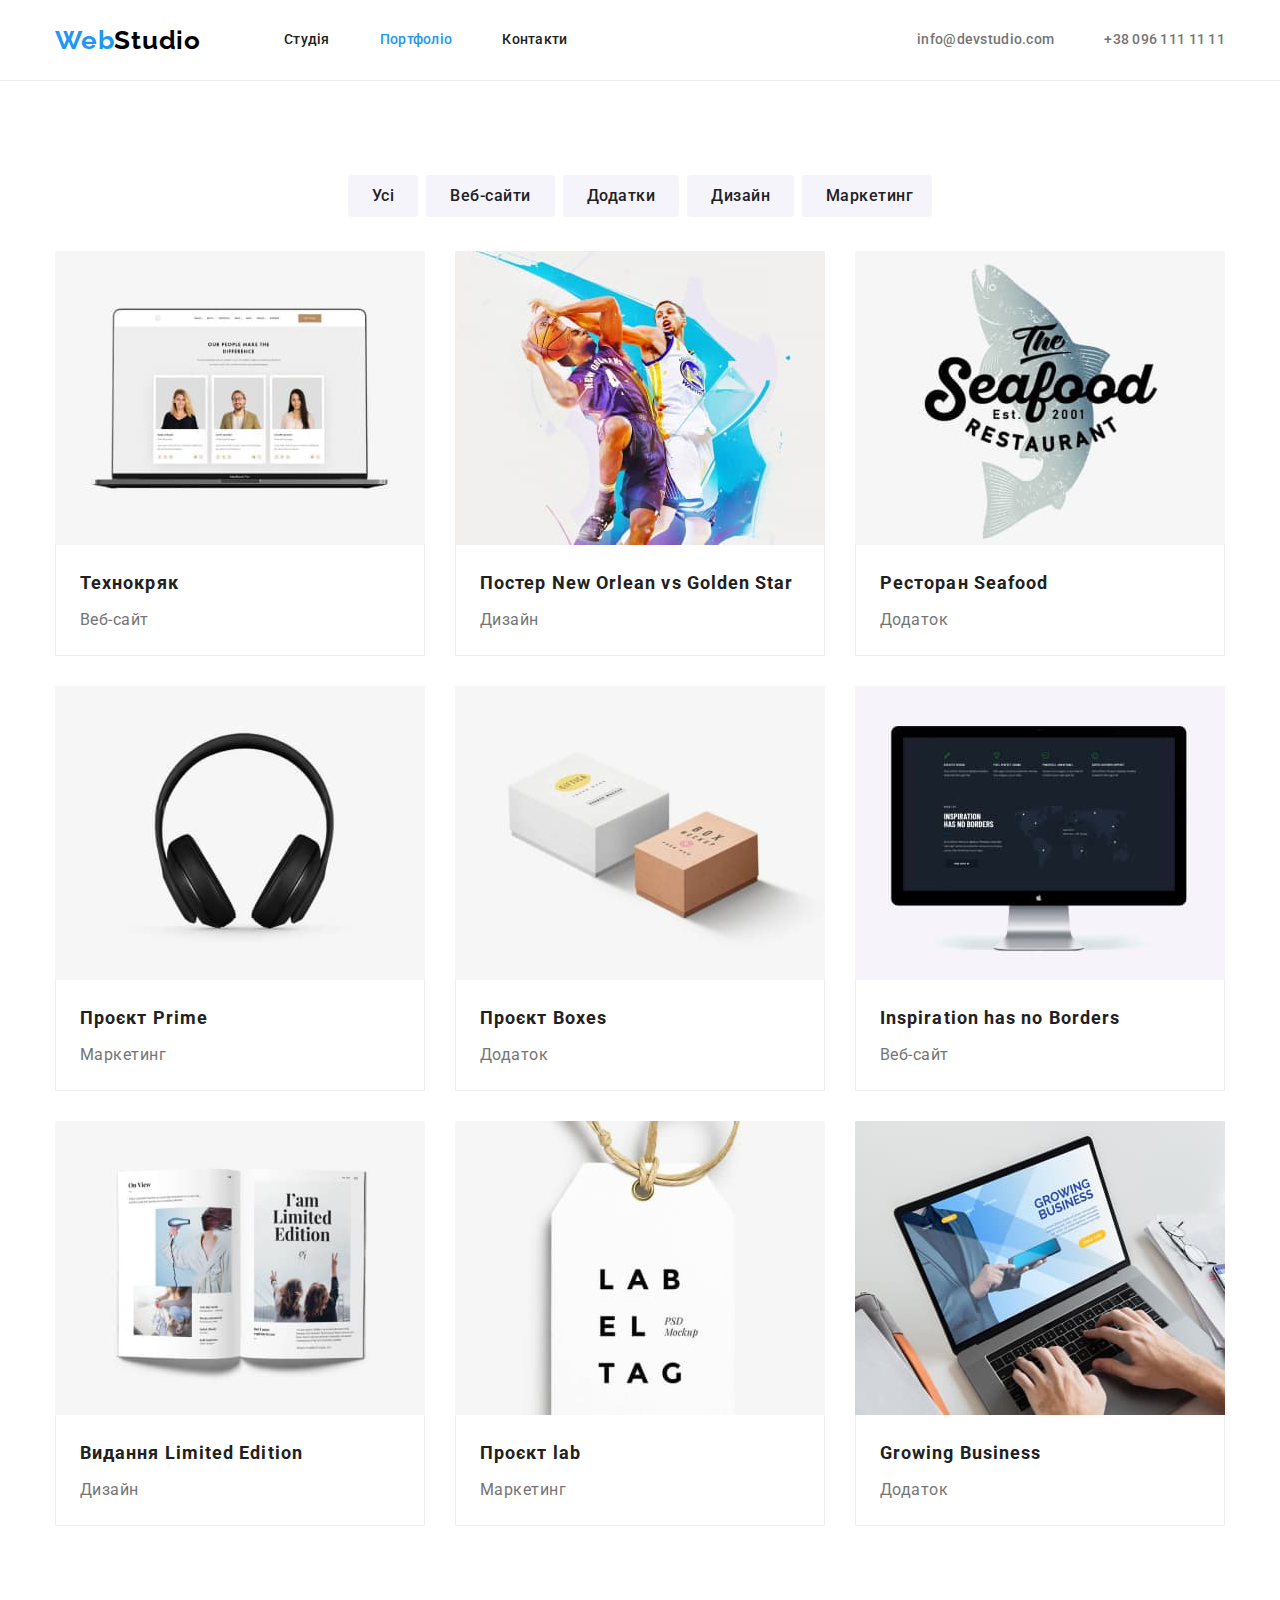
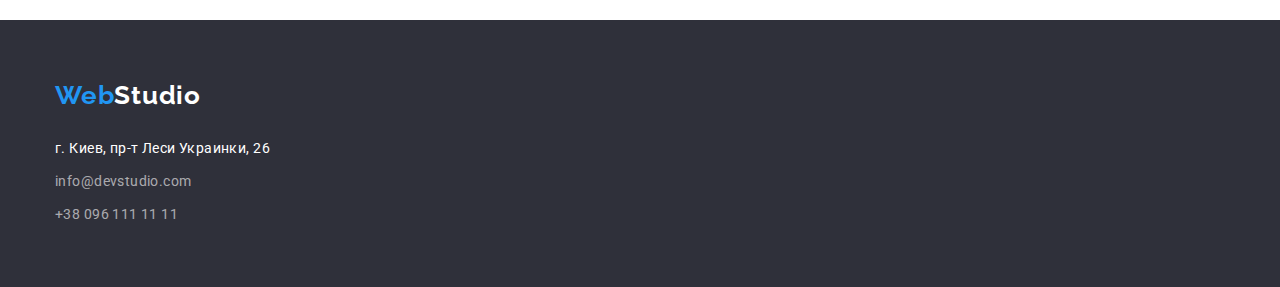
==== commit 561b5162: "fixed css portfolio" ====
--- a/portfolio.html
+++ b/portfolio.html
@@ -1,19 +1,19 @@
 <!DOCTYPE html>
 <html lang="uk">
   <head>
-    <meta charset="UTF-8" />
-    <meta http-equiv="X-UA-Compatible" content="IE=edge" />
-    <meta name="viewport" content="width=device-width, initial-scale=1.0" />
+    <meta charset="UTF-8" >
+    <meta http-equiv="X-UA-Compatible" content="IE=edge" >
+    <meta name="viewport" content="width=device-width, initial-scale=1.0" >
     <title>Portfolio</title>
     <link
       href="https://fonts.googleapis.com/css2?family=Raleway:wght@700&family=Roboto:wght@400;500;700;900&display=swap"
       rel="stylesheet"
-    />
+    >
     <link
       rel="stylesheet"
       href="https://cdnjs.cloudflare.com/ajax/libs/modern-normalize/1.1.0/modern-normalize.min.css"
-    />
-    <link rel="stylesheet" href="./css/styles.css" />
+    >
+    <link rel="stylesheet" href="./css/styles.css" >
   </head>
   <body>
     <!--Шапка-->
@@ -56,142 +56,166 @@
       <!--секція фільтр-->
       <section class="section">
         <h1 class="visually-hidden">Фільтр</h1>
-        <div class="container filter-box">          
+        <div class="container filter-box">
           <ul class="filter-list list">
-            <li class="filter-item"><button type="button" class="button second">Усі</button></li>
-            <li class="filter-item">
-              <button type="button" class="button second">Веб-сайти</button>
-            </li>
-            <li class="filter-item">
-              <button type="button" class="button second">Додатки</button>
-            </li>
-            <li class="filter-item"><button type="button" class="button second">Дизайн</button></li>
-            <li class="filter-item">
-              <button type="button" class="button second">Маркетинг</button>
-            </li>
-          </ul>        
+            <li class="filter-item">
+              <button type="button" class="button-second">Усі</button>
+            </li>
+            <li class="filter-item">
+              <button type="button" class="button-second">Веб-сайти</button>
+            </li>
+            <li class="filter-item">
+              <button type="button" class="button-second">Додатки</button>
+            </li>
+            <li class="filter-item">
+              <button type="button" class="button-second">Дизайн</button>
+            </li>
+            <li class="filter-item">
+              <button type="button" class="button-second">Маркетинг</button>
+            </li>
+          </ul>
         </div>
         <div class="container">
-        <ul class="portfolio-list list">
-          <li class="portfolio-item">
-            <a href="" class="portfolio-link">
-              <img
-                src="./images/techno.jpg"
-                alt="Колектив"
-                width="370"
-                height="294"
-              />
-
-              <h2 class="portfolio-title">Технокряк</h2>
-              <p class="portfolio-text">Веб-сайт</p></a
-            >
-          </li>
-          <li class="portfolio-item">
-            <a href="" class="portfolio-link"
-              ><img
-                src="./images/poster.jpg"
-                alt="Баскетбол"
-                width="370"
-                height="294"
-              />
-
-              <h2 class="portfolio-title">Постер New Orlean vs Golden Star</h2>
-              <p class="portfolio-text">Дизайн</p></a
-            >
-          </li>
-          <li class="portfolio-item">
-            <a href="" class="portfolio-link"
-              ><img
-                src="./images/restoran.jpg"
-                alt="Візитка ресторану"
-                width="370"
-                height="294"
-              />
-
-              <h2 class="portfolio-title">Ресторан Seafood</h2>
-              <p class="portfolio-text">Додаток</p></a
-            >
-          </li>
-          <li class="portfolio-item">
-            <a href="" class="portfolio-link"
-              ><img
-                src="./images/prime.jpg"
-                alt="Навушники"
-                width="370"
-                height="294"
-              />
-
-              <h2 class="portfolio-title">Проєкт Prime</h2>
-              <p class="portfolio-text">Маркетинг</p></a
-            >
-          </li>
-          <li class="portfolio-item">
-            <a href="" class="portfolio-link"
-              ><img
-                src="./images/boxes.jpg"
-                alt="Коробочки"
-                width="370"
-                height="294"
-              />
-
-              <h2 class="portfolio-title">Проєкт Boxes</h2>
-              <p>Додаток</p></a
-            >
-          </li>
-          <li class="portfolio-item">
-            <a href="" class="portfolio-link"
-              ><img
-                src="./images/inspiration.jpg"
-                alt="Монітор"
-                width="370"
-                height="294"
-              />
-
-              <h2 class="portfolio-title">Inspiration has no Borders</h2>
-              <p class="portfolio-text">Веб-сайт</p></a
-            >
-          </li>
-          <li class="portfolio-item">
-            <a href="" class="portfolio-link"
-              ><img
-                src="./images/book.jpg"
-                alt="Книжка"
-                width="370"
-                height="294"
-              />
-
-              <h2 class="portfolio-title">Видання Limited Edition</h2>
-              <p class="portfolio-text">Дизайн</p></a
-            >
-          </li>
-          <li class="portfolio-item">
-            <a href="" class="portfolio-link"
-              ><img
-                src="./images/lab.jpg"
-                alt="Етикетка"
-                width="370"
-                height="294"
-              />
-
-              <h2 class="portfolio-title">Проєкт lab</h2>
-              <p>Маркетинг</p></a
-            >
-          </li>
-          <li class="portfolio-item">
-            <a href="" class="portfolio-link">
-              <img
-                src="./images/business.jpg"
-                alt="Комп"
-                width="370"
-                height="294"
-              />
-
-              <h2 class="portfolio-title">Growing Business</h2>
-              <p class="portfolio-text">Додаток</p></a
-            >
-          </li>
-        </ul>
-      </div>
+          <ul class="portfolio-list list">
+            <li class="portfolio-item">
+              <a href="" class="portfolio-link">
+                <img
+                  class="img"
+                  src="./images/techno.jpg"
+                  alt="Колектив"
+                  width="370"
+                  height="294"
+                >
+                <div class="portfolio-wrap">
+                  <h2 class="portfolio-title">Технокряк</h2>
+                  <p class="portfolio-text">Веб-сайт</p>
+                </div>
+              </a>
+            </li>
+            <li class="portfolio-item">
+              <a href="" class="portfolio-link">
+                <img
+                  class="img"
+                  src="./images/poster.jpg"
+                  alt="Баскетбол"
+                  width="370"
+                  height="294"
+                >
+                <div class="portfolio-wrap">
+                  <h2 class="portfolio-title">
+                    Постер New Orlean vs Golden Star
+                  </h2>
+                  <p class="portfolio-text">Дизайн</p>
+                </div></a
+              >
+            </li>
+            <li class="portfolio-item">
+              <a href="" class="portfolio-link">
+                <img
+                  class="img"
+                  src="./images/restoran.jpg"
+                  alt="Візитка ресторану"
+                  width="370"
+                  height="294"
+                >
+                <div class="portfolio-wrap">
+                  <h2 class="portfolio-title">Ресторан Seafood</h2>
+                  <p class="portfolio-text">Додаток</p>
+                </div></a
+              >
+            </li>
+            <li class="portfolio-item">
+              <a href="" class="portfolio-link">
+                <img
+                  class="img"
+                  src="./images/prime.jpg"
+                  alt="Навушники"
+                  width="370"
+                  height="294"
+                >
+                <div class="portfolio-wrap">
+                  <h2 class="portfolio-title">Проєкт Prime</h2>
+                  <p class="portfolio-text">Маркетинг</p>
+                </div></a
+              >
+            </li>
+            <li class="portfolio-item">
+              <a href="" class="portfolio-link">
+                <img
+                  class="img"
+                  src="./images/boxes.jpg"
+                  alt="Коробочки"
+                  width="370"
+                  height="294"
+                >
+                <div class="portfolio-wrap">
+                  <h2 class="portfolio-title">Проєкт Boxes</h2>
+                  <p class="portfolio-text">Додаток</p>
+                </div></a
+              >
+            </li>
+            <li class="portfolio-item">
+              <a href="" class="portfolio-link">
+                <img
+                  class="img"
+                  src="./images/inspiration.jpg"
+                  alt="Монітор"
+                  width="370"
+                  height="294"
+                >
+                <div class="portfolio-wrap">
+                  <h2 class="portfolio-title">Inspiration has no Borders</h2>
+                  <p class="portfolio-text">Веб-сайт</p>
+                </div></a
+              >
+            </li>
+            <li class="portfolio-item">
+              <a href="" class="portfolio-link">
+                <img
+                  class="img"
+                  src="./images/book.jpg"
+                  alt="Книжка"
+                  width="370"
+                  height="294"
+                >
+                <div class="portfolio-wrap">
+                  <h2 class="portfolio-title">Видання Limited Edition</h2>
+                  <p class="portfolio-text">Дизайн</p>
+                </div></a
+              >
+            </li>
+            <li class="portfolio-item">
+              <a href="" class="portfolio-link">
+                <img
+                  class="img"
+                  src="./images/lab.jpg"
+                  alt="Етикетка"
+                  width="370"
+                  height="294"
+                >
+                <div class="portfolio-wrap">
+                  <h2 class="portfolio-title">Проєкт lab</h2>
+                  <p class="portfolio-text">Маркетинг</p>
+                </div></a
+              >
+            </li>
+            <li class="portfolio-item">
+              <a href="" class="portfolio-link">
+                <img
+                  class="img"
+                  src="./images/business.jpg"
+                  alt="Комп"
+                  width="370"
+                  height="294"
+                >
+                <div class="portfolio-wrap">
+                  <h2 class="portfolio-title">Growing Business</h2>
+                  <p class="portfolio-text">Додаток</p>
+                </div></a
+              >
+            </li>
+          </ul>
+        </div>
       </section>
     </main>
     <!--Підвал сторінки-->
--- a/css/styles.css
+++ b/css/styles.css
@@ -34,8 +34,6 @@
   width: 1200px;
   padding-right: 15px;
   padding-left: 15px;
-
-  outline: 2px solid tomato;
 }
 .section {
   padding-top: 94px;
@@ -153,6 +151,9 @@
 /* hero */
 
 .hero {
+  max-width: 1600px;
+  margin-left: auto;
+  margin-right: auto;
   background-color: var(--second-background-color);
 }
 
@@ -183,7 +184,7 @@
 }
 
 /* button */
-.button.basic {
+.button-basic {
   display: inline-block;
   padding: 10px 32px;
   min-width: 216px;
@@ -202,8 +203,8 @@
   cursor: pointer;
 }
 
-.button.basic:hover,
-.button.basic:focus {
+.button-basic:hover,
+.button-basic:focus {
   background-color: var(--button-hover-color);
 }
 /* особливості */
@@ -236,7 +237,7 @@
 }
 
 /* section gsllery */
-.section.gallery {
+.gallery {
   padding-top: 0;
 }
 
@@ -254,11 +255,14 @@
   gap: 30px;
 }
 .gallery-item {
-  flex-basis: calc((100%-30px) / 3);
+  flex-basis: calc(100% / 3);
 }
 
 /* section team */
 .team {
+  max-width: 1600px;
+  margin-left: auto;
+  margin-right: auto;
   background-color: var(--button-bg-color);
 }
 .team-list {
@@ -294,13 +298,16 @@
   color: var(--primary-text-color);
 }
 .team-item {
-  flex-basis: calc((100%-30px) / 4);
+  flex-basis: calc(100% / 4);
   background-color: var(--primary-white-color);
 }
 
 /* footer */
 
 .contacts-data {
+  max-width: 1600px;
+  margin-left: auto;
+  margin-right: auto;
   padding-top: 60px;
   padding-bottom: 60px;
   background-color: var(--second-background-color);
@@ -332,11 +339,10 @@
 
 /* filter */
 
-
 .filter-box {
   display: flex;
   justify-content: center;
-  
+  margin-bottom: 34px;
 }
 
 .filter-list {
@@ -348,7 +354,7 @@
   margin-left: 8px;
 }
 
-.button.second {
+.button-second {
   display: inline-block;
   max-width: 130px;
   border-radius: 4px;
@@ -364,19 +370,38 @@
   background-color: var(--button-bg-color);
   cursor: pointer;
 }
-.button.second:hover,
-.button.second:focus {
+.button-second:hover,
+.button-second:focus {
   color: var(--primary-white-color);
   background-color: var(--accent-color);
 }
 
+.portfolio-list {
+  display: flex;
+  flex-wrap: wrap;
+  gap: 30px;
+  flex-basis: calc(100% / 3);
+}
+
+.portfolio-item {
+  max-width: 370px;
+}
+
+.portfolio-wrap {
+  padding: 20px 24px;
+  border: 1px solid #eeeeee;
+  border-top: 0;
+}
+
 .portfolio-title {
+  margin-bottom: 4px;
   font-weight: 700;
   font-size: 18px;
   line-height: 2;
   letter-spacing: 0.06em;
   color: var(--title-text-color);
 }
+
 .portfolio-text {
   font-size: 16px;
   line-height: 1.88;
